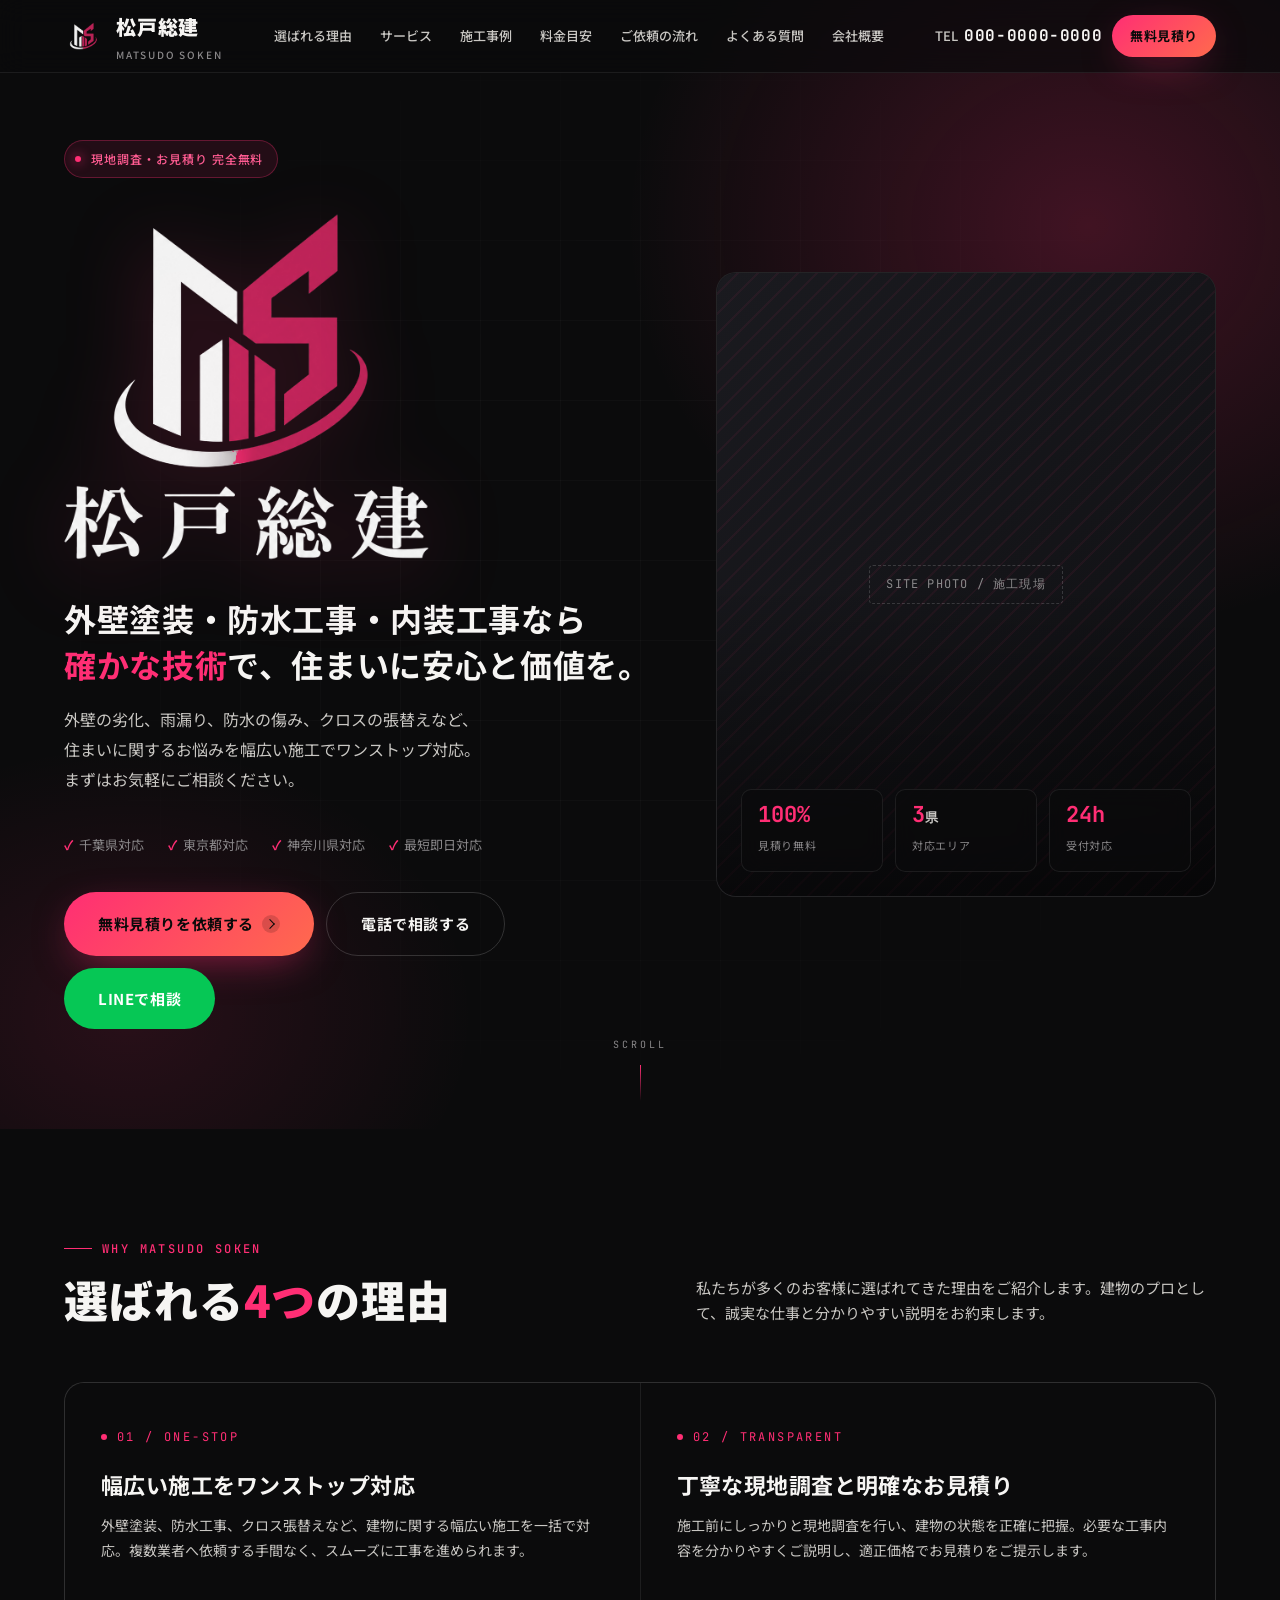
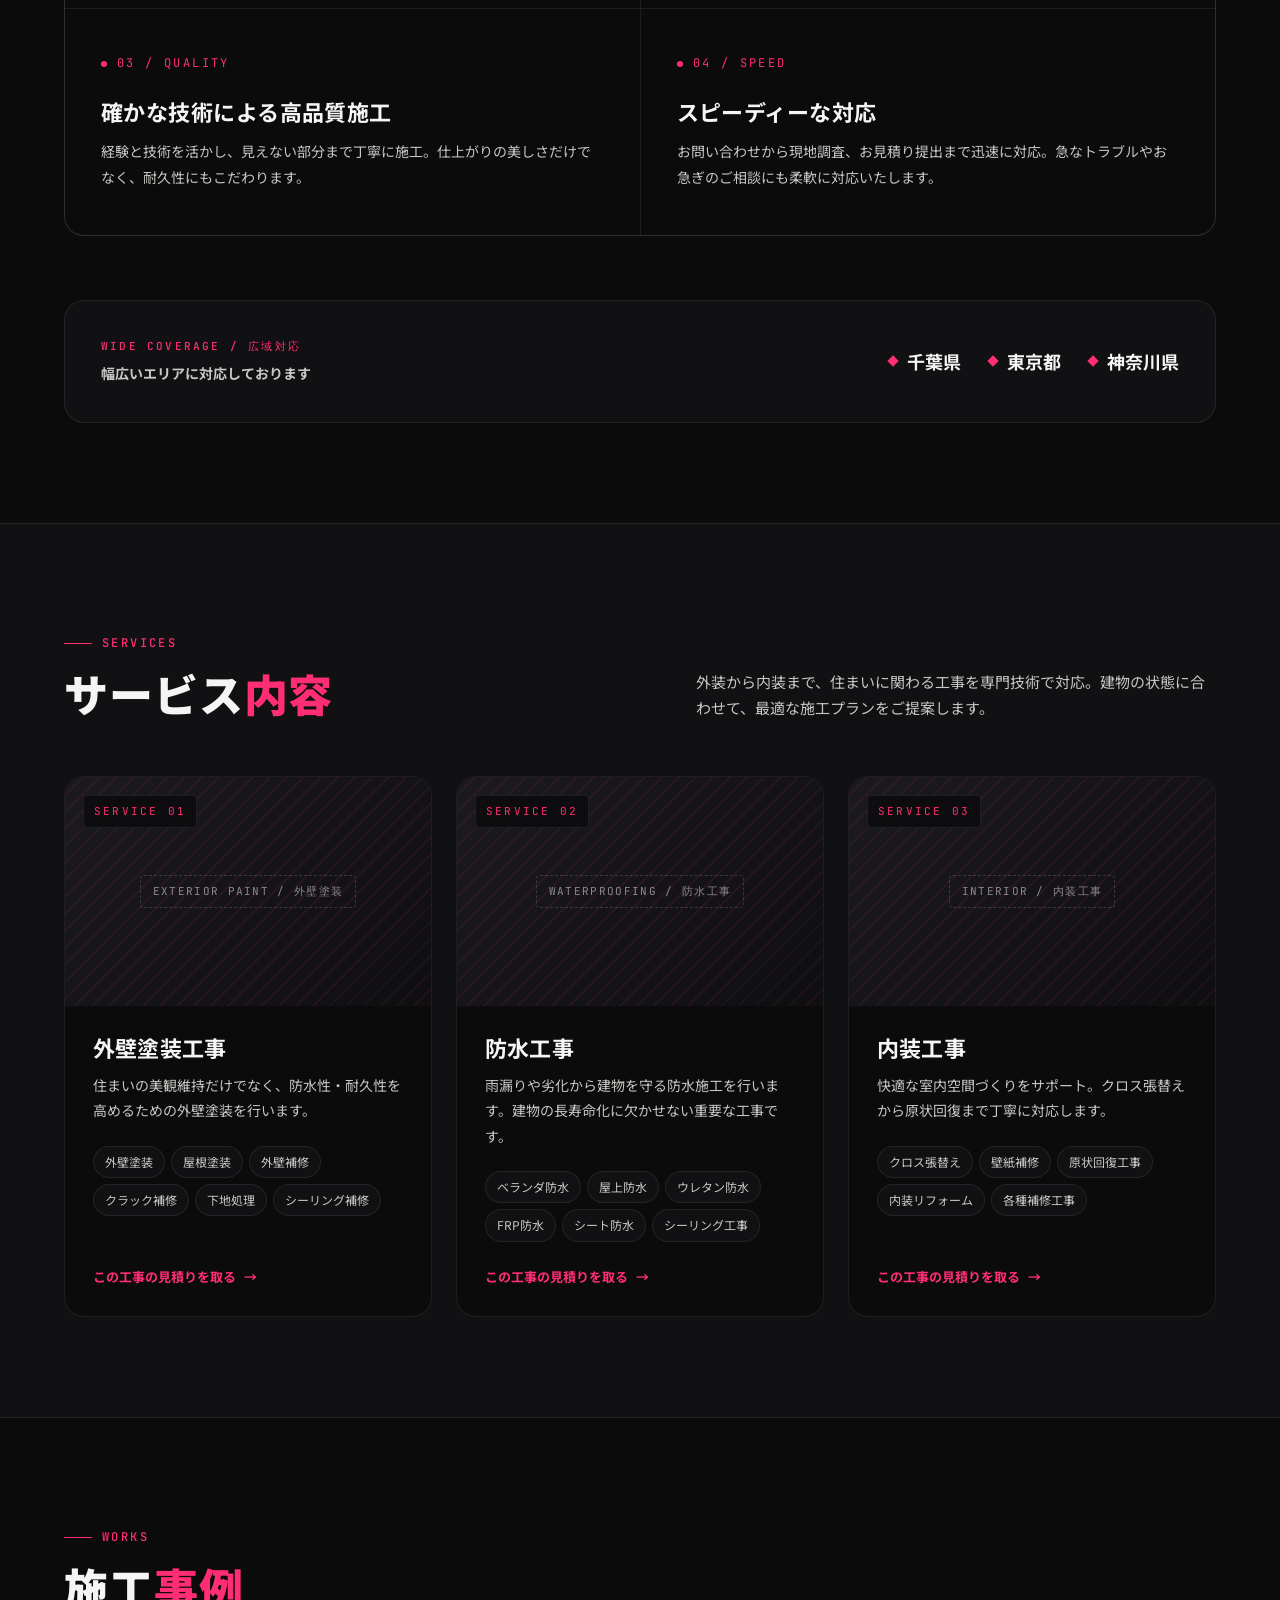
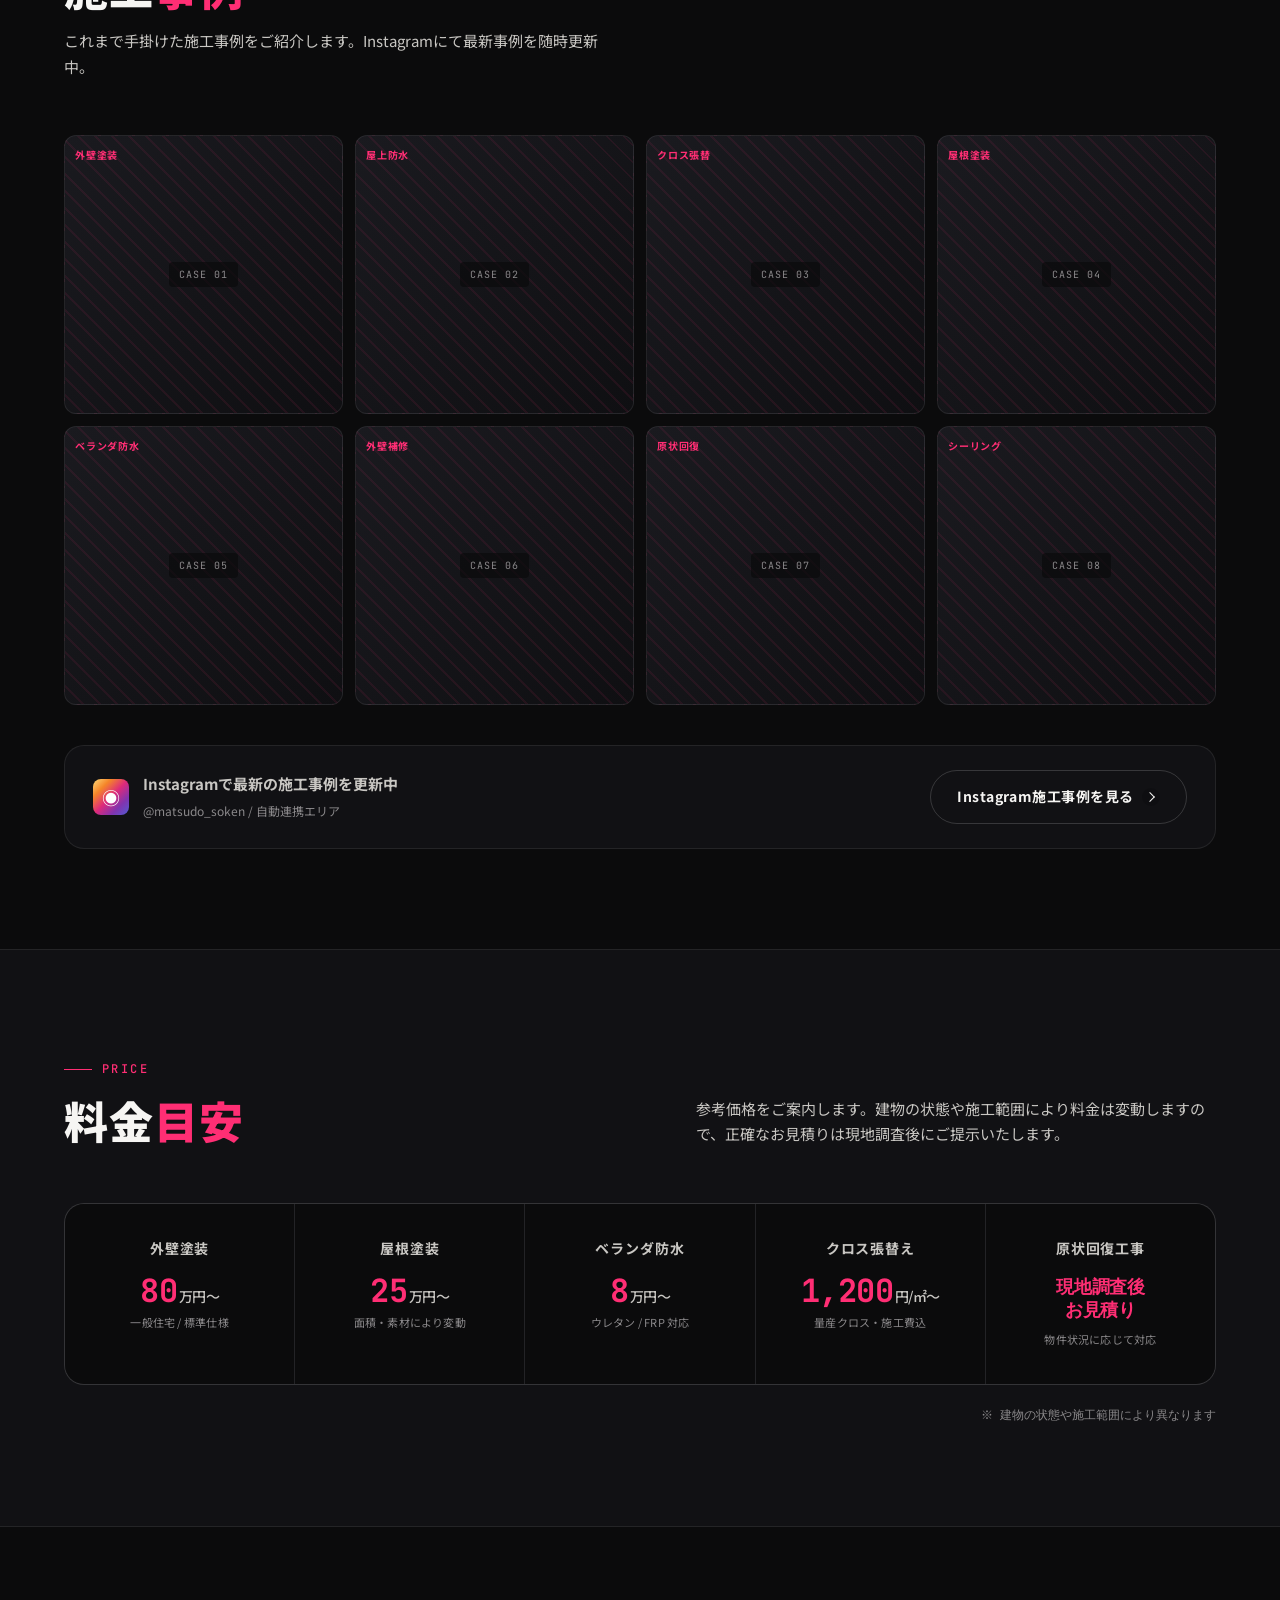
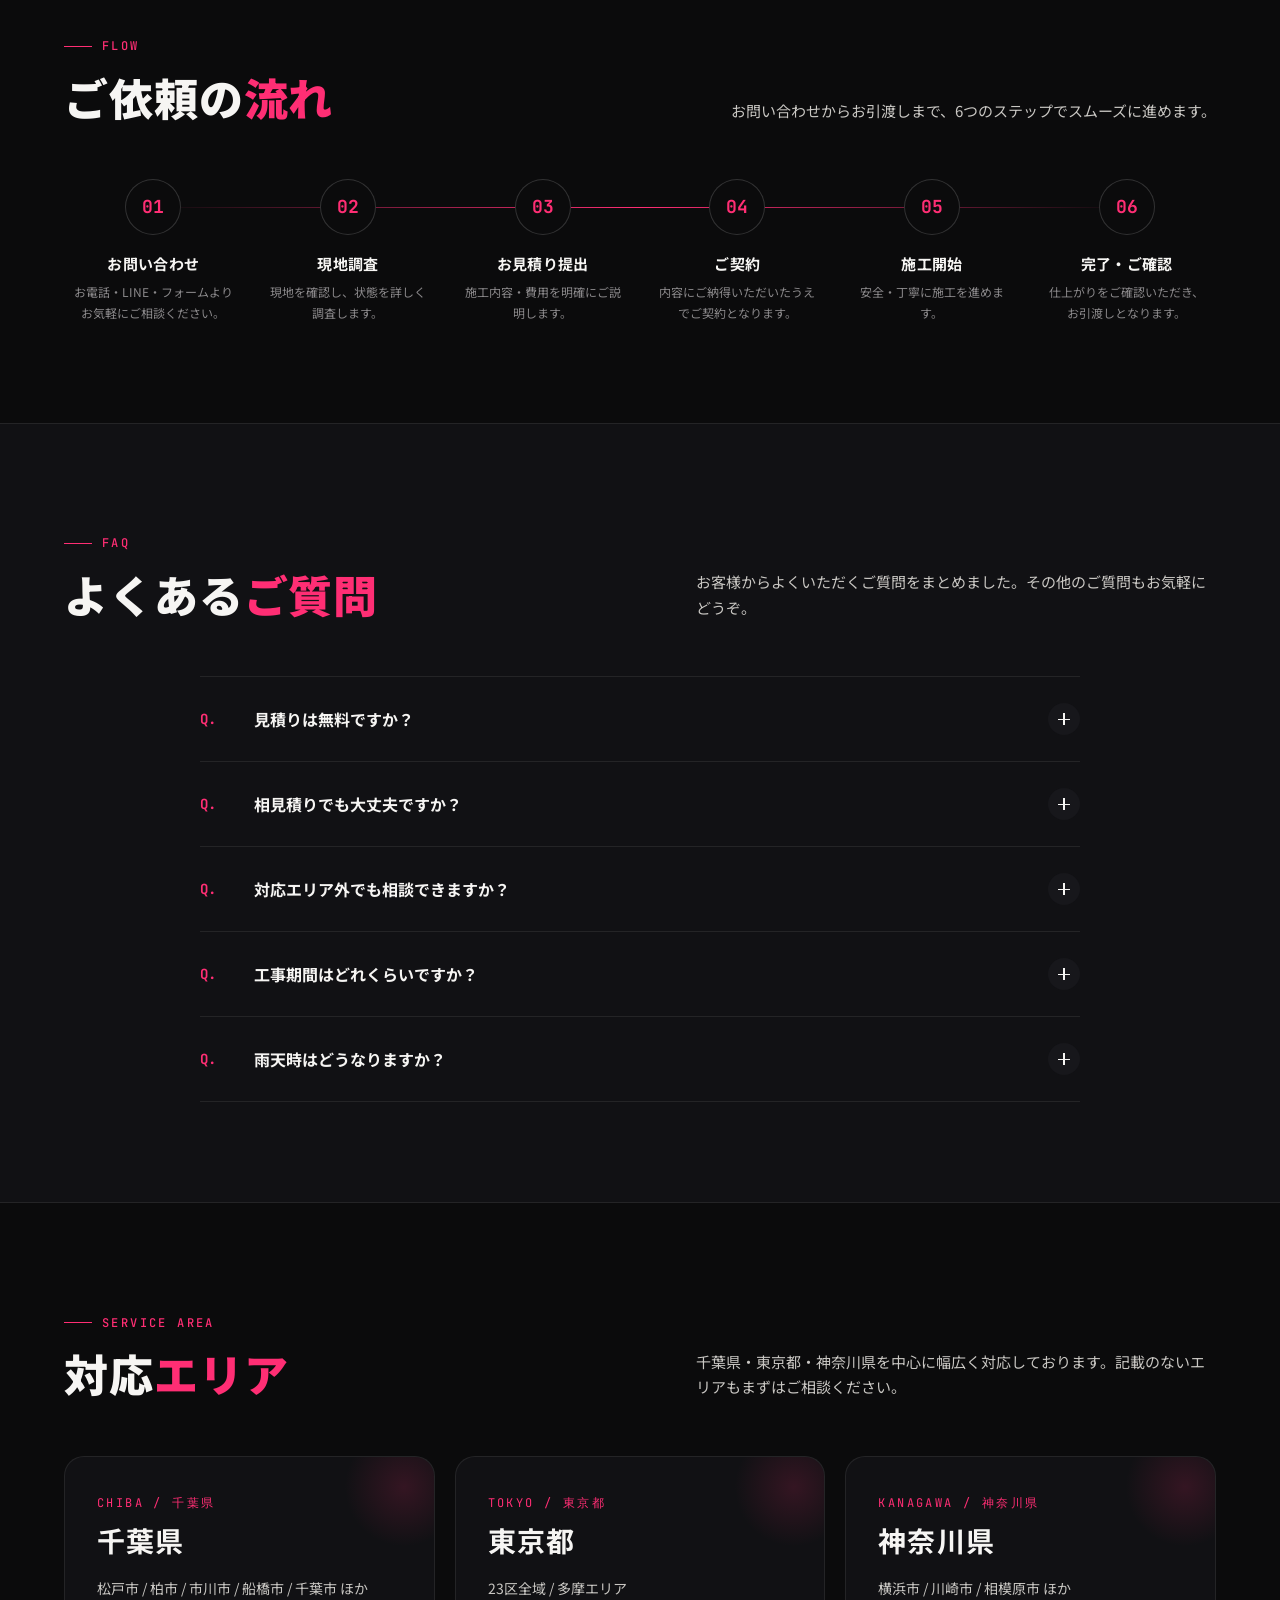
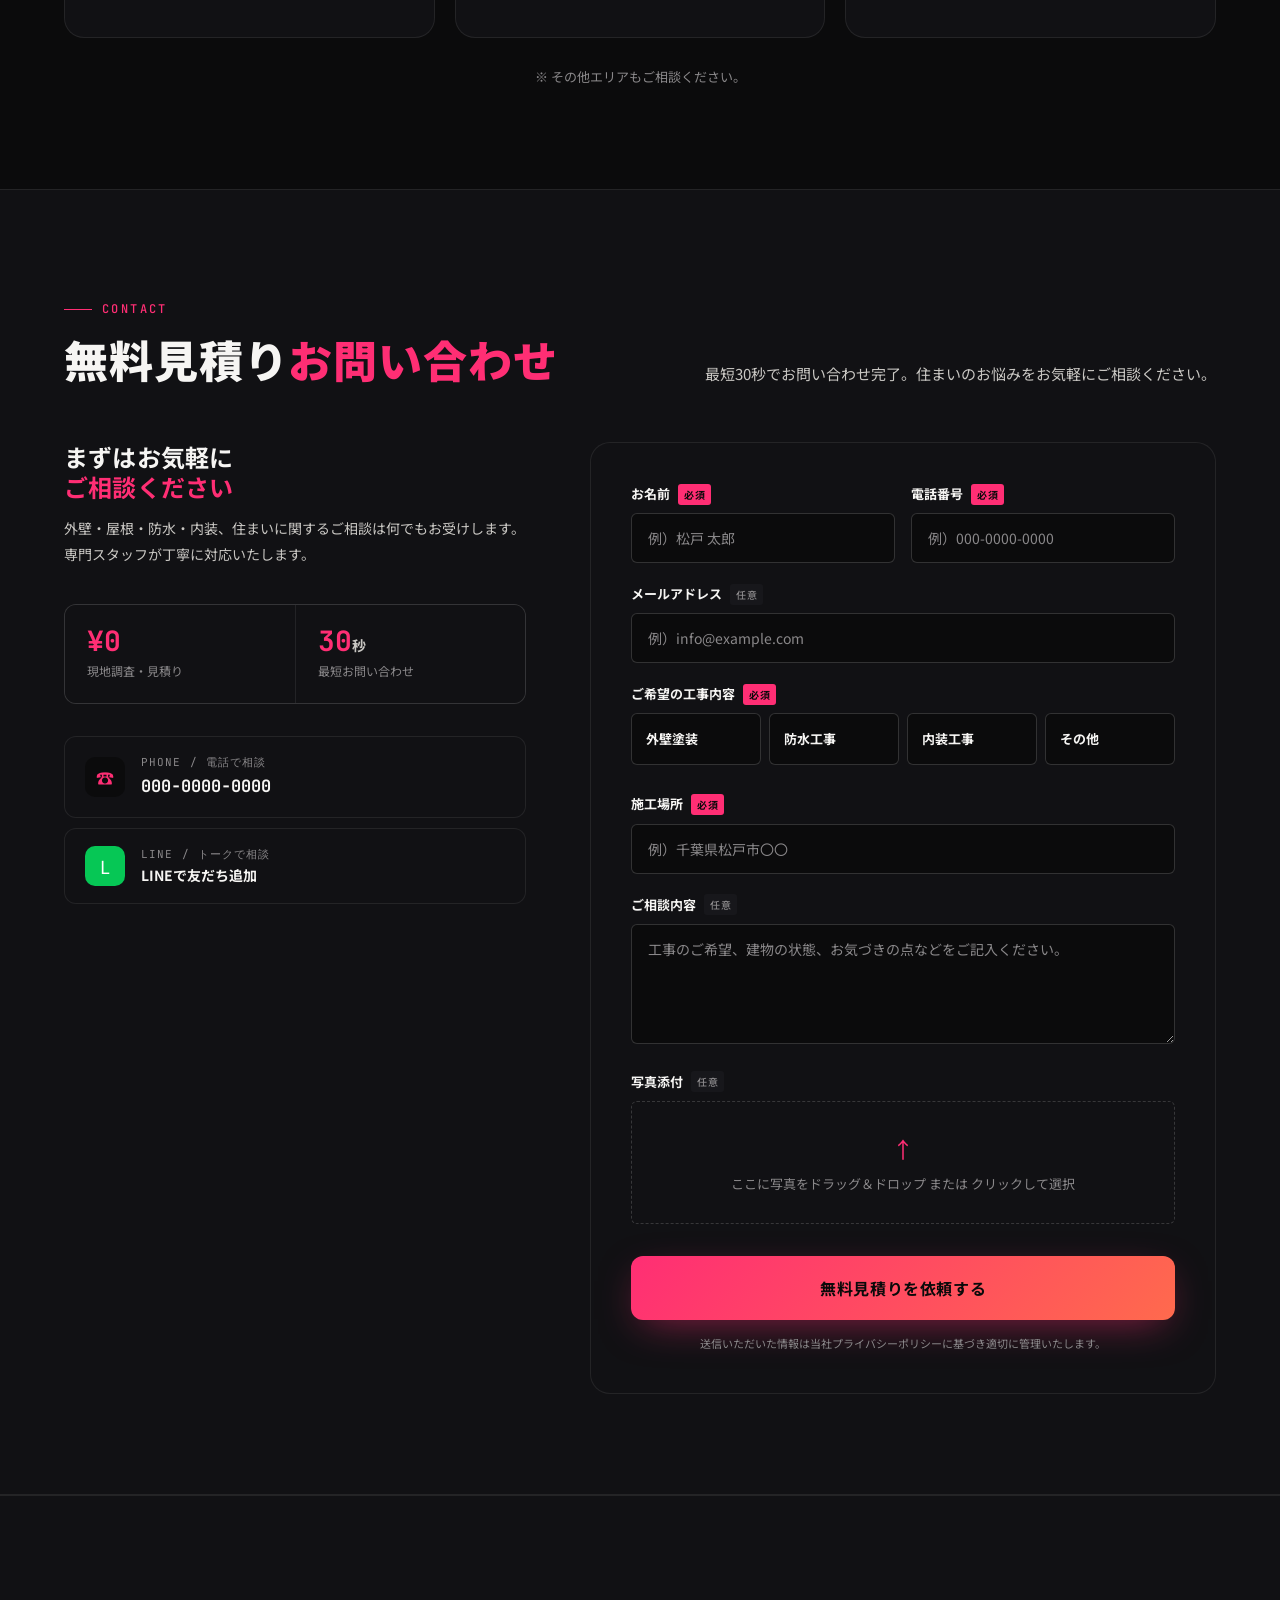
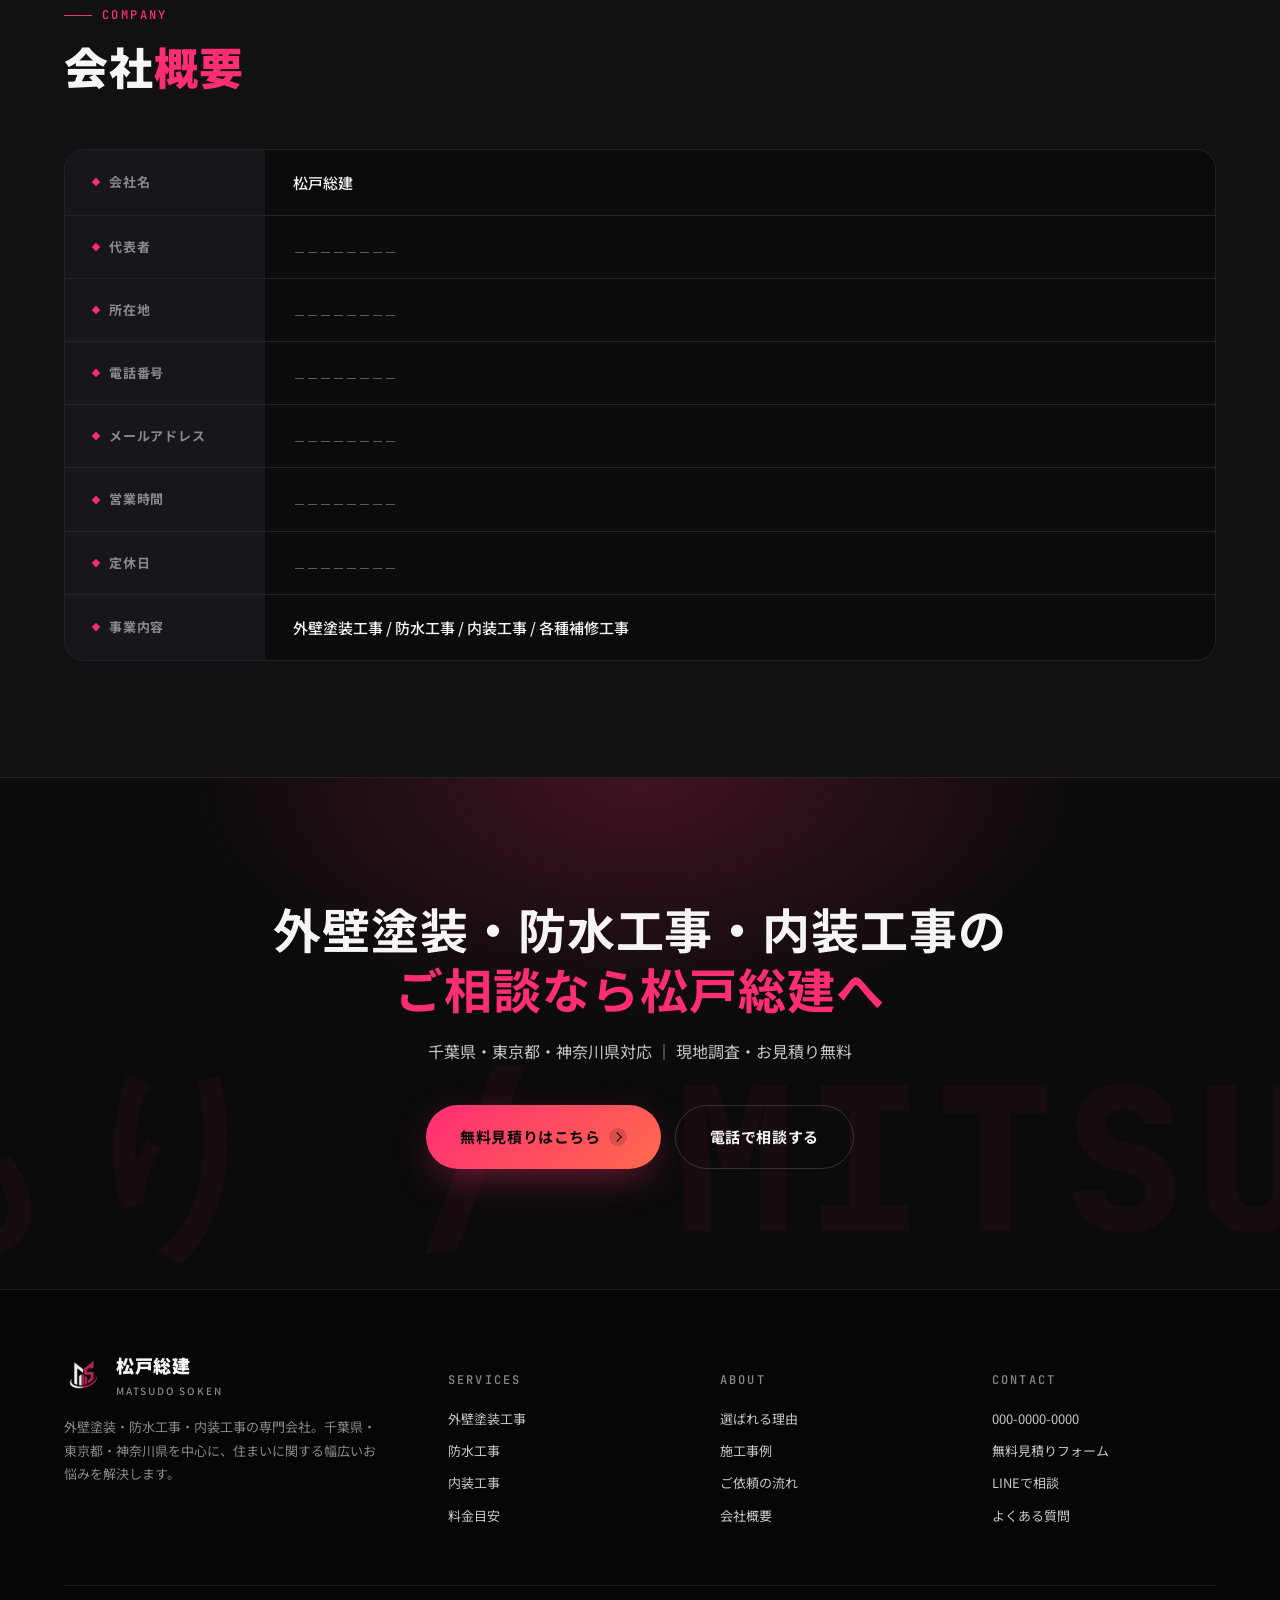
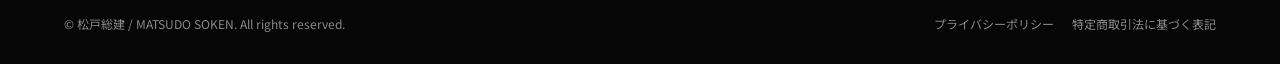
==== index.html @ 519ca6a5 "Initial commit: 松戸総建HP" ====
<!doctype html>
<html lang="ja">
<head>
<meta charset="utf-8" />
<meta name="viewport" content="width=device-width, initial-scale=1" />
<title>松戸総建 | 外壁塗装・防水工事・内装工事 | 千葉・東京・神奈川</title>
<meta name="description" content="松戸総建は外壁塗装・防水工事・内装工事の専門会社。千葉県・東京都・神奈川県対応。現地調査・お見積り無料。住まいの劣化、雨漏り、クロス張替えなど幅広く対応します。" />
<link rel="preconnect" href="https://fonts.googleapis.com" />
<link rel="preconnect" href="https://fonts.gstatic.com" crossorigin />
<link href="https://fonts.googleapis.com/css2?family=Noto+Sans+JP:wght@400;500;700;900&family=JetBrains+Mono:wght@400;500;700&display=swap" rel="stylesheet" />
<link rel="stylesheet" href="styles.css" />
</head>
<body>

<!-- =============================================
     HEADER
     ============================================= -->
<header class="site-header">
  <div class="container header-inner">
    <a href="#top" class="brand" aria-label="松戸総建">
      <span class="brand-mark"><img src="assets/logo-mark.png" alt="" /></span>
      <span>
        松戸総建
        <small class="brand-sub">MATSUDO SOKEN</small>
      </span>
    </a>
    <nav class="nav" aria-label="メインナビゲーション">
      <a href="#reasons">選ばれる理由</a>
      <a href="#services">サービス</a>
      <a href="#works">施工事例</a>
      <a href="#pricing">料金目安</a>
      <a href="#flow">ご依頼の流れ</a>
      <a href="#faq">よくある質問</a>
      <a href="#company">会社概要</a>
    </nav>
    <div class="header-cta">
      <span class="header-tel">
        <span>TEL</span><strong>000-0000-0000</strong>
      </span>
      <a href="#contact" class="btn btn-pink btn-sm">無料見積り</a>
      <button class="hamburger" aria-label="メニュー" aria-expanded="false">
        <span></span><span></span><span></span>
      </button>
    </div>
  </div>
</header>

<!-- =============================================
     HERO
     ============================================= -->
<section class="hero" id="top">
  <div class="container hero-inner">
    <div class="hero-text">
      <div class="hero-tag">
        <span class="dot"></span>
        現地調査・お見積り 完全無料
      </div>
      <img class="hero-brand-logo" src="assets/logo-full.png" alt="松戸総建" />
      <p class="hero-headline">
        外壁塗装・防水工事・内装工事なら<br />
        <span class="pink">確かな技術</span>で、住まいに安心と価値を。
      </p>
      <p class="hero-sub">
        外壁の劣化、雨漏り、防水の傷み、クロスの張替えなど、<br />
        住まいに関するお悩みを幅広い施工でワンストップ対応。<br />
        まずはお気軽にご相談ください。
      </p>
      <div class="hero-meta">
        <span>千葉県対応</span>
        <span>東京都対応</span>
        <span>神奈川県対応</span>
        <span>最短即日対応</span>
      </div>
      <div class="hero-ctas">
        <a href="#contact" class="btn btn-pink btn-lg">無料見積りを依頼する <span class="arrow"></span></a>
        <a href="tel:0000000000" class="btn btn-ghost btn-lg">電話で相談する</a>
        <a href="#contact" class="btn btn-line btn-lg">LINEで相談</a>
      </div>
    </div>
    <div class="hero-visual">
      <div class="ph"><span class="ph-label">SITE PHOTO / 施工現場</span></div>
      <div class="hero-stat">
        <div class="hero-stat-item"><span class="num">100%</span><span class="lbl">見積り無料</span></div>
        <div class="hero-stat-item"><span class="num">3<small style="font-size:13px;color:var(--text-soft);">県</small></span><span class="lbl">対応エリア</span></div>
        <div class="hero-stat-item"><span class="num">24h</span><span class="lbl">受付対応</span></div>
      </div>
    </div>
  </div>
  <div class="hero-scroll">SCROLL</div>
</section>

<!-- =============================================
     REASONS
     ============================================= -->
<section id="reasons">
  <div class="container">
    <div class="section-head reveal">
      <div>
        <div class="section-eyebrow">Why Matsudo Soken</div>
        <h2 class="section-title">選ばれる<em>4つ</em>の理由</h2>
      </div>
      <p class="section-lead">私たちが多くのお客様に選ばれてきた理由をご紹介します。建物のプロとして、誠実な仕事と分かりやすい説明をお約束します。</p>
    </div>

    <div class="reasons-grid reveal">
      <div class="reason">
        <div class="reason-num">01 / ONE-STOP</div>
        <h3>幅広い施工をワンストップ対応</h3>
        <p>外壁塗装、防水工事、クロス張替えなど、建物に関する幅広い施工を一括で対応。複数業者へ依頼する手間なく、スムーズに工事を進められます。</p>
      </div>
      <div class="reason">
        <div class="reason-num">02 / TRANSPARENT</div>
        <h3>丁寧な現地調査と明確なお見積り</h3>
        <p>施工前にしっかりと現地調査を行い、建物の状態を正確に把握。必要な工事内容を分かりやすくご説明し、適正価格でお見積りをご提示します。</p>
      </div>
      <div class="reason">
        <div class="reason-num">03 / QUALITY</div>
        <h3>確かな技術による高品質施工</h3>
        <p>経験と技術を活かし、見えない部分まで丁寧に施工。仕上がりの美しさだけでなく、耐久性にもこだわります。</p>
      </div>
      <div class="reason">
        <div class="reason-num">04 / SPEED</div>
        <h3>スピーディーな対応</h3>
        <p>お問い合わせから現地調査、お見積り提出まで迅速に対応。急なトラブルやお急ぎのご相談にも柔軟に対応いたします。</p>
      </div>
    </div>

    <div class="areas-strip reveal">
      <div class="areas-strip-label">
        <small>WIDE COVERAGE / 広域対応</small>
        幅広いエリアに対応しております
      </div>
      <ul class="areas-strip-list">
        <li>千葉県</li>
        <li>東京都</li>
        <li>神奈川県</li>
      </ul>
    </div>
  </div>
</section>

<!-- =============================================
     SERVICES
     ============================================= -->
<section class="services" id="services">
  <div class="container">
    <div class="section-head reveal">
      <div>
        <div class="section-eyebrow">Services</div>
        <h2 class="section-title">サービス<em>内容</em></h2>
      </div>
      <p class="section-lead">外装から内装まで、住まいに関わる工事を専門技術で対応。建物の状態に合わせて、最適な施工プランをご提案します。</p>
    </div>

    <div class="services-grid reveal">
      <article class="service">
        <div class="service-img">
          <span class="service-num">SERVICE 01</span>
          <span class="ph-label">EXTERIOR PAINT / 外壁塗装</span>
        </div>
        <div class="service-body">
          <h3>外壁塗装工事</h3>
          <p class="service-desc">住まいの美観維持だけでなく、防水性・耐久性を高めるための外壁塗装を行います。</p>
          <ul class="service-list">
            <li>外壁塗装</li>
            <li>屋根塗装</li>
            <li>外壁補修</li>
            <li>クラック補修</li>
            <li>下地処理</li>
            <li>シーリング補修</li>
          </ul>
          <a href="#contact" class="service-cta">この工事の見積りを取る</a>
        </div>
      </article>

      <article class="service">
        <div class="service-img">
          <span class="service-num">SERVICE 02</span>
          <span class="ph-label">WATERPROOFING / 防水工事</span>
        </div>
        <div class="service-body">
          <h3>防水工事</h3>
          <p class="service-desc">雨漏りや劣化から建物を守る防水施工を行います。建物の長寿命化に欠かせない重要な工事です。</p>
          <ul class="service-list">
            <li>ベランダ防水</li>
            <li>屋上防水</li>
            <li>ウレタン防水</li>
            <li>FRP防水</li>
            <li>シート防水</li>
            <li>シーリング工事</li>
          </ul>
          <a href="#contact" class="service-cta">この工事の見積りを取る</a>
        </div>
      </article>

      <article class="service">
        <div class="service-img">
          <span class="service-num">SERVICE 03</span>
          <span class="ph-label">INTERIOR / 内装工事</span>
        </div>
        <div class="service-body">
          <h3>内装工事</h3>
          <p class="service-desc">快適な室内空間づくりをサポート。クロス張替えから原状回復まで丁寧に対応します。</p>
          <ul class="service-list">
            <li>クロス張替え</li>
            <li>壁紙補修</li>
            <li>原状回復工事</li>
            <li>内装リフォーム</li>
            <li>各種補修工事</li>
          </ul>
          <a href="#contact" class="service-cta">この工事の見積りを取る</a>
        </div>
      </article>
    </div>
  </div>
</section>

<!-- =============================================
     WORKS
     ============================================= -->
<section id="works">
  <div class="container">
    <div class="section-head reveal">
      <div>
        <div class="section-eyebrow">Works</div>
        <h2 class="section-title">施工<em>事例</em></h2>
        <p style="margin-top:14px;color:var(--text-soft);max-width:560px;font-size:15px;">これまで手掛けた施工事例をご紹介します。Instagramにて最新事例を随時更新中。</p>
      </div>
    </div>

    <div class="works-grid reveal">
      <div class="work"><span class="work-tag">外壁塗装</span><span class="work-label">CASE 01</span></div>
      <div class="work"><span class="work-tag">屋上防水</span><span class="work-label">CASE 02</span></div>
      <div class="work"><span class="work-tag">クロス張替</span><span class="work-label">CASE 03</span></div>
      <div class="work"><span class="work-tag">屋根塗装</span><span class="work-label">CASE 04</span></div>
      <div class="work"><span class="work-tag">ベランダ防水</span><span class="work-label">CASE 05</span></div>
      <div class="work"><span class="work-tag">外壁補修</span><span class="work-label">CASE 06</span></div>
      <div class="work"><span class="work-tag">原状回復</span><span class="work-label">CASE 07</span></div>
      <div class="work"><span class="work-tag">シーリング</span><span class="work-label">CASE 08</span></div>
    </div>

    <div class="works-cta reveal">
      <div class="works-cta-text">
        <div class="ig-icon">◉</div>
        <div>
          <strong style="display:block;font-size:15px;margin-bottom:2px;">Instagramで最新の施工事例を更新中</strong>
          <span style="font-size:12px;color:var(--text-muted);">@matsudo_soken / 自動連携エリア</span>
        </div>
      </div>
      <a href="#" class="btn btn-ghost">Instagram施工事例を見る <span class="arrow"></span></a>
    </div>
  </div>
</section>

<!-- =============================================
     PRICING
     ============================================= -->
<section class="pricing" id="pricing">
  <div class="container">
    <div class="section-head reveal">
      <div>
        <div class="section-eyebrow">Price</div>
        <h2 class="section-title">料金<em>目安</em></h2>
      </div>
      <p class="section-lead">参考価格をご案内します。建物の状態や施工範囲により料金は変動しますので、正確なお見積りは現地調査後にご提示いたします。</p>
    </div>

    <div class="pricing-grid reveal">
      <div class="price-item">
        <h4>外壁塗装</h4>
        <div class="price-num">80<small>万円〜</small></div>
        <div class="price-note">一般住宅 / 標準仕様</div>
      </div>
      <div class="price-item">
        <h4>屋根塗装</h4>
        <div class="price-num">25<small>万円〜</small></div>
        <div class="price-note">面積・素材により変動</div>
      </div>
      <div class="price-item">
        <h4>ベランダ防水</h4>
        <div class="price-num">8<small>万円〜</small></div>
        <div class="price-note">ウレタン / FRP 対応</div>
      </div>
      <div class="price-item">
        <h4>クロス張替え</h4>
        <div class="price-num">1,200<small>円/㎡〜</small></div>
        <div class="price-note">量産クロス・施工費込</div>
      </div>
      <div class="price-item">
        <h4>原状回復工事</h4>
        <div class="price-num" style="font-size:18px;line-height:1.3;">現地調査後<br />お見積り</div>
        <div class="price-note" style="margin-top:8px;">物件状況に応じて対応</div>
      </div>
    </div>
    <p class="pricing-disclaimer">※ 建物の状態や施工範囲により異なります</p>
  </div>
</section>

<!-- =============================================
     FLOW
     ============================================= -->
<section id="flow">
  <div class="container">
    <div class="section-head reveal">
      <div>
        <div class="section-eyebrow">Flow</div>
        <h2 class="section-title">ご依頼の<em>流れ</em></h2>
      </div>
      <p class="section-lead">お問い合わせからお引渡しまで、6つのステップでスムーズに進めます。</p>
    </div>

    <div class="flow-grid reveal">
      <div class="step">
        <div class="step-num">01</div>
        <h4>お問い合わせ</h4>
        <p>お電話・LINE・フォームよりお気軽にご相談ください。</p>
      </div>
      <div class="step">
        <div class="step-num">02</div>
        <h4>現地調査</h4>
        <p>現地を確認し、状態を詳しく調査します。</p>
      </div>
      <div class="step">
        <div class="step-num">03</div>
        <h4>お見積り提出</h4>
        <p>施工内容・費用を明確にご説明します。</p>
      </div>
      <div class="step">
        <div class="step-num">04</div>
        <h4>ご契約</h4>
        <p>内容にご納得いただいたうえでご契約となります。</p>
      </div>
      <div class="step">
        <div class="step-num">05</div>
        <h4>施工開始</h4>
        <p>安全・丁寧に施工を進めます。</p>
      </div>
      <div class="step">
        <div class="step-num">06</div>
        <h4>完了・ご確認</h4>
        <p>仕上がりをご確認いただき、お引渡しとなります。</p>
      </div>
    </div>
  </div>
</section>

<!-- =============================================
     FAQ
     ============================================= -->
<section class="faq" id="faq">
  <div class="container">
    <div class="section-head reveal">
      <div>
        <div class="section-eyebrow">FAQ</div>
        <h2 class="section-title">よくある<em>ご質問</em></h2>
      </div>
      <p class="section-lead">お客様からよくいただくご質問をまとめました。その他のご質問もお気軽にどうぞ。</p>
    </div>

    <div class="faq-list reveal">
      <div class="faq-item">
        <button class="faq-q">
          <span class="faq-q-mark">Q.</span>
          <span class="faq-q-text">見積りは無料ですか？</span>
          <span class="faq-icon"></span>
        </button>
        <div class="faq-a"><div class="faq-a-inner">はい。現地調査・お見積りともに無料です。お見積り後のご検討も自由ですので、お気軽にご相談ください。</div></div>
      </div>
      <div class="faq-item">
        <button class="faq-q">
          <span class="faq-q-mark">Q.</span>
          <span class="faq-q-text">相見積りでも大丈夫ですか？</span>
          <span class="faq-icon"></span>
        </button>
        <div class="faq-a"><div class="faq-a-inner">もちろん可能です。比較検討のうえご判断ください。当社では適正価格と分かりやすいご説明を心がけております。</div></div>
      </div>
      <div class="faq-item">
        <button class="faq-q">
          <span class="faq-q-mark">Q.</span>
          <span class="faq-q-text">対応エリア外でも相談できますか？</span>
          <span class="faq-icon"></span>
        </button>
        <div class="faq-a"><div class="faq-a-inner">内容によって対応可能です。まずはご相談ください。エリア外の場合も柔軟に検討させていただきます。</div></div>
      </div>
      <div class="faq-item">
        <button class="faq-q">
          <span class="faq-q-mark">Q.</span>
          <span class="faq-q-text">工事期間はどれくらいですか？</span>
          <span class="faq-icon"></span>
        </button>
        <div class="faq-a"><div class="faq-a-inner">施工内容や規模によって異なります。現地調査後にスケジュールを詳細にご案内いたします。</div></div>
      </div>
      <div class="faq-item">
        <button class="faq-q">
          <span class="faq-q-mark">Q.</span>
          <span class="faq-q-text">雨天時はどうなりますか？</span>
          <span class="faq-icon"></span>
        </button>
        <div class="faq-a"><div class="faq-a-inner">安全と品質を最優先し、必要に応じて日程を調整いたします。お客様のご都合と合わせて柔軟に対応します。</div></div>
      </div>
    </div>
  </div>
</section>

<!-- =============================================
     AREAS
     ============================================= -->
<section id="areas">
  <div class="container">
    <div class="section-head reveal">
      <div>
        <div class="section-eyebrow">Service Area</div>
        <h2 class="section-title">対応<em>エリア</em></h2>
      </div>
      <p class="section-lead">千葉県・東京都・神奈川県を中心に幅広く対応しております。記載のないエリアもまずはご相談ください。</p>
    </div>

    <div class="areas-grid reveal">
      <div class="area">
        <div class="area-pref">CHIBA / 千葉県</div>
        <h3>千葉県</h3>
        <p class="area-cities">松戸市 / 柏市 / 市川市 / 船橋市 / 千葉市 ほか</p>
      </div>
      <div class="area">
        <div class="area-pref">TOKYO / 東京都</div>
        <h3>東京都</h3>
        <p class="area-cities">23区全域 / 多摩エリア</p>
      </div>
      <div class="area">
        <div class="area-pref">KANAGAWA / 神奈川県</div>
        <h3>神奈川県</h3>
        <p class="area-cities">横浜市 / 川崎市 / 相模原市 ほか</p>
      </div>
    </div>
    <p class="areas-note">※ その他エリアもご相談ください。</p>
  </div>
</section>

<!-- =============================================
     CONTACT
     ============================================= -->
<section class="contact" id="contact" style="background:var(--bg-2);border-top:1px solid var(--border);border-bottom:1px solid var(--border);">
  <div class="container">
    <div class="section-head reveal">
      <div>
        <div class="section-eyebrow">Contact</div>
        <h2 class="section-title">無料見積り<em>お問い合わせ</em></h2>
      </div>
      <p class="section-lead">最短30秒でお問い合わせ完了。住まいのお悩みをお気軽にご相談ください。</p>
    </div>

    <div class="contact-grid">
      <div class="contact-info reveal">
        <h3 style="font-size:24px;margin-bottom:14px;">まずはお気軽に<br /><span style="color:var(--pink);">ご相談ください</span></h3>
        <p style="font-size:14px;color:var(--text-soft);line-height:1.85;">外壁・屋根・防水・内装、住まいに関するご相談は何でもお受けします。専門スタッフが丁寧に対応いたします。</p>

        <div class="contact-stats">
          <div class="contact-stat">
            <div class="num">¥0</div>
            <div class="lbl">現地調査・見積り</div>
          </div>
          <div class="contact-stat">
            <div class="num">30<span style="font-size:14px;color:var(--text-soft);font-family:var(--font-jp);">秒</span></div>
            <div class="lbl">最短お問い合わせ</div>
          </div>
        </div>

        <div class="contact-channels">
          <a href="tel:0000000000" class="channel">
            <div class="channel-icon">☎</div>
            <div class="channel-meta">
              <div class="lbl">PHONE / 電話で相談</div>
              <div class="val">000-0000-0000</div>
            </div>
          </a>
          <a href="#" class="channel">
            <div class="channel-icon" style="background:#06c755;color:#fff;">L</div>
            <div class="channel-meta">
              <div class="lbl">LINE / トークで相談</div>
              <div class="val" style="font-size:14px;font-family:var(--font-jp);">LINEで友だち追加</div>
            </div>
          </a>
        </div>
      </div>

      <form class="form reveal" autocomplete="on" novalidate>
        <div class="form-success">お問い合わせありがとうございます。担当者より追ってご連絡いたします。</div>

        <div class="form-row">
          <div class="field">
            <label>お名前 <span class="req">必須</span></label>
            <input type="text" name="name" placeholder="例）松戸 太郎" required />
          </div>
          <div class="field">
            <label>電話番号 <span class="req">必須</span></label>
            <input type="tel" name="tel" placeholder="例）000-0000-0000" required />
          </div>
        </div>

        <div class="field">
          <label>メールアドレス <span class="opt">任意</span></label>
          <input type="email" name="email" placeholder="例）info@example.com" />
        </div>

        <div class="field">
          <label>ご希望の工事内容 <span class="req">必須</span></label>
          <div class="checkboxes">
            <label class="check-tile"><input type="checkbox" name="service" value="外壁塗装" />外壁塗装</label>
            <label class="check-tile"><input type="checkbox" name="service" value="防水工事" />防水工事</label>
            <label class="check-tile"><input type="checkbox" name="service" value="内装工事" />内装工事</label>
            <label class="check-tile"><input type="checkbox" name="service" value="その他" />その他</label>
          </div>
        </div>

        <div class="field">
          <label>施工場所 <span class="req">必須</span></label>
          <input type="text" name="location" placeholder="例）千葉県松戸市〇〇" required />
        </div>

        <div class="field">
          <label>ご相談内容 <span class="opt">任意</span></label>
          <textarea name="message" placeholder="工事のご希望、建物の状態、お気づきの点などをご記入ください。"></textarea>
        </div>

        <div class="field">
          <label>写真添付 <span class="opt">任意</span></label>
          <div class="file-drop">
            <div class="ic">↑</div>
            ここに写真をドラッグ＆ドロップ または クリックして選択
          </div>
          <input id="file-input" type="file" name="photo" accept="image/*" multiple hidden />
        </div>

        <button type="submit" class="btn btn-pink form-submit">無料見積りを依頼する</button>
        <p class="form-privacy">送信いただいた情報は当社プライバシーポリシーに基づき適切に管理いたします。</p>
      </form>
    </div>
  </div>
</section>

<!-- =============================================
     COMPANY
     ============================================= -->
<section class="company" id="company">
  <div class="container">
    <div class="section-head reveal">
      <div>
        <div class="section-eyebrow">Company</div>
        <h2 class="section-title">会社<em>概要</em></h2>
      </div>
    </div>

    <dl class="company-table reveal">
      <div class="company-row"><dt>会社名</dt><dd>松戸総建</dd></div>
      <div class="company-row"><dt>代表者</dt><dd class="placeholder">＿＿＿＿＿＿＿＿</dd></div>
      <div class="company-row"><dt>所在地</dt><dd class="placeholder">＿＿＿＿＿＿＿＿</dd></div>
      <div class="company-row"><dt>電話番号</dt><dd class="placeholder">＿＿＿＿＿＿＿＿</dd></div>
      <div class="company-row"><dt>メールアドレス</dt><dd class="placeholder">＿＿＿＿＿＿＿＿</dd></div>
      <div class="company-row"><dt>営業時間</dt><dd class="placeholder">＿＿＿＿＿＿＿＿</dd></div>
      <div class="company-row"><dt>定休日</dt><dd class="placeholder">＿＿＿＿＿＿＿＿</dd></div>
      <div class="company-row"><dt>事業内容</dt><dd>外壁塗装工事 / 防水工事 / 内装工事 / 各種補修工事</dd></div>
    </dl>
  </div>
</section>

<!-- =============================================
     FOOTER CTA
     ============================================= -->
<section class="cta-section">
  <div class="container">
    <h2 class="reveal">外壁塗装・防水工事・内装工事の<br /><span class="pink">ご相談なら松戸総建へ</span></h2>
    <p class="reveal">千葉県・東京都・神奈川県対応 ｜ 現地調査・お見積り無料</p>
    <div class="cta-row reveal">
      <a href="#contact" class="btn btn-pink btn-lg">無料見積りはこちら <span class="arrow"></span></a>
      <a href="tel:0000000000" class="btn btn-ghost btn-lg">電話で相談する</a>
    </div>
  </div>
</section>

<!-- =============================================
     FOOTER
     ============================================= -->
<footer class="footer">
  <div class="container">
    <div class="footer-top">
      <div>
        <div class="brand" style="font-size:18px;">
          <span class="brand-mark"><img src="assets/logo-mark.png" alt="" /></span>
          <span>松戸総建<small class="brand-sub">MATSUDO SOKEN</small></span>
        </div>
        <p class="footer-brand-desc">外壁塗装・防水工事・内装工事の専門会社。千葉県・東京都・神奈川県を中心に、住まいに関する幅広いお悩みを解決します。</p>
      </div>
      <div>
        <h5>Services</h5>
        <ul class="footer-list">
          <li><a href="#services">外壁塗装工事</a></li>
          <li><a href="#services">防水工事</a></li>
          <li><a href="#services">内装工事</a></li>
          <li><a href="#pricing">料金目安</a></li>
        </ul>
      </div>
      <div>
        <h5>About</h5>
        <ul class="footer-list">
          <li><a href="#reasons">選ばれる理由</a></li>
          <li><a href="#works">施工事例</a></li>
          <li><a href="#flow">ご依頼の流れ</a></li>
          <li><a href="#company">会社概要</a></li>
        </ul>
      </div>
      <div>
        <h5>Contact</h5>
        <ul class="footer-list">
          <li><a href="tel:0000000000">000-0000-0000</a></li>
          <li><a href="#contact">無料見積りフォーム</a></li>
          <li><a href="#contact">LINEで相談</a></li>
          <li><a href="#faq">よくある質問</a></li>
        </ul>
      </div>
    </div>
    <div class="footer-bottom">
      <div>© 松戸総建 / MATSUDO SOKEN. All rights reserved.</div>
      <div style="display:flex;gap:18px;"><a href="#">プライバシーポリシー</a><a href="#">特定商取引法に基づく表記</a></div>
    </div>
  </div>
</footer>

<!-- =============================================
     STICKY MOBILE CTA
     ============================================= -->
<div class="mobile-cta">
  <a href="tel:0000000000" class="btn btn-ghost">電話</a>
  <a href="#contact" class="btn btn-line">LINE</a>
  <a href="#contact" class="btn btn-pink">無料見積り</a>
</div>

<script src="script.js"></script>
</body>
</html>
---- styles.css ----
/* ============================================================
   松戸総建 — Design Tokens
   Palette: deep black + hot pink accent
   ============================================================ */
:root {
  --bg: #0b0b0c;
  --bg-2: #111114;
  --bg-3: #17171b;
  --surface: #1c1c21;
  --border: rgba(255, 255, 255, 0.08);
  --border-strong: rgba(255, 255, 255, 0.16);
  --text: #f6f5f3;
  --text-soft: #c9c7c3;
  --text-muted: #8a888a;
  --pink: #ff2e74;
  --pink-2: #ff5c92;
  --pink-soft: #ffd2e1;
  --pink-deep: #c41e5b;
  --pink-glow: rgba(255, 46, 116, 0.35);
  --radius-sm: 6px;
  --radius: 12px;
  --radius-lg: 20px;
  --maxw: 1200px;
  --shadow-pink: 0 12px 40px -12px rgba(255, 46, 116, 0.55);
  --grad-pink: linear-gradient(135deg, #ff2e74 0%, #ff6a4d 100%);

  --font-jp: "Noto Sans JP", "Hiragino Kaku Gothic ProN", "Yu Gothic", sans-serif;
  --font-mono: "JetBrains Mono", "SFMono-Regular", Menlo, monospace;
}

/* ============================================================
   Base
   ============================================================ */
* { box-sizing: border-box; }
html { scroll-behavior: smooth; }
body {
  margin: 0;
  background: var(--bg);
  color: var(--text);
  font-family: var(--font-jp);
  font-weight: 400;
  line-height: 1.7;
  -webkit-font-smoothing: antialiased;
  text-rendering: optimizeLegibility;
  overflow-x: hidden;
}
img { max-width: 100%; display: block; }
a { color: inherit; text-decoration: none; }
button { font-family: inherit; cursor: pointer; border: none; background: none; color: inherit; }
input, textarea, select { font-family: inherit; color: inherit; }
h1, h2, h3, h4 { margin: 0; line-height: 1.25; font-weight: 700; letter-spacing: 0.01em; }
p { margin: 0; }
ul { margin: 0; padding: 0; list-style: none; }

.container {
  width: 100%;
  max-width: var(--maxw);
  margin: 0 auto;
  padding: 0 24px;
}

/* ============================================================
   Header
   ============================================================ */
.site-header {
  position: fixed;
  top: 0; left: 0; right: 0;
  z-index: 100;
  backdrop-filter: blur(14px);
  -webkit-backdrop-filter: blur(14px);
  background: rgba(11, 11, 12, 0.72);
  border-bottom: 1px solid var(--border);
  transition: background 0.3s ease;
}
.header-inner {
  display: flex;
  align-items: center;
  justify-content: space-between;
  height: 72px;
}
.brand {
  display: flex;
  align-items: center;
  gap: 12px;
  font-weight: 900;
  font-size: 20px;
  letter-spacing: 0.04em;
}
.brand-mark {
  width: 40px;
  height: 40px;
  display: grid;
  place-items: center;
  flex-shrink: 0;
}
.brand-mark img {
  width: 100%;
  height: 100%;
  object-fit: contain;
}
.brand-sub {
  display: block;
  font-size: 10px;
  color: var(--text-muted);
  font-weight: 500;
  letter-spacing: 0.18em;
  margin-top: 2px;
}
.nav {
  display: flex;
  align-items: center;
  gap: 28px;
}
.nav a {
  font-size: 13px;
  font-weight: 500;
  color: var(--text-soft);
  transition: color 0.2s;
  white-space: nowrap;
}
.nav a:hover { color: var(--pink); }
.header-cta {
  display: flex;
  align-items: center;
  gap: 10px;
}
.header-tel {
  display: flex;
  align-items: center;
  gap: 6px;
  font-size: 13px;
  color: var(--text-soft);
  font-weight: 500;
}
.header-tel strong {
  font-family: var(--font-mono);
  font-size: 16px;
  color: var(--text);
  letter-spacing: 0.04em;
  white-space: nowrap;
}
.hamburger {
  display: none;
  width: 40px; height: 40px;
  position: relative;
}
.hamburger span {
  position: absolute;
  left: 8px; right: 8px;
  height: 2px;
  background: var(--text);
  transition: all 0.25s ease;
}
.hamburger span:nth-child(1) { top: 14px; }
.hamburger span:nth-child(2) { top: 19px; }
.hamburger span:nth-child(3) { top: 24px; }
.hamburger.is-open span:nth-child(1) { top: 19px; transform: rotate(45deg); }
.hamburger.is-open span:nth-child(2) { opacity: 0; }
.hamburger.is-open span:nth-child(3) { top: 19px; transform: rotate(-45deg); }

/* ============================================================
   Buttons
   ============================================================ */
.btn {
  display: inline-flex;
  align-items: center;
  justify-content: center;
  gap: 8px;
  padding: 14px 26px;
  border-radius: 999px;
  font-weight: 700;
  font-size: 14px;
  letter-spacing: 0.04em;
  transition: transform 0.2s ease, box-shadow 0.2s ease, background 0.2s;
  white-space: nowrap;
}
.btn-pink {
  background: var(--grad-pink);
  color: #0a0a0a;
  box-shadow: var(--shadow-pink);
}
.btn-pink:hover { transform: translateY(-2px); box-shadow: 0 18px 50px -10px rgba(255, 46, 116, 0.7); }
.btn-ghost {
  background: transparent;
  color: var(--text);
  border: 1px solid var(--border-strong);
}
.btn-ghost:hover { border-color: var(--pink); color: var(--pink); }
.btn-line {
  background: #06c755;
  color: #fff;
}
.btn-line:hover { transform: translateY(-2px); }
.btn-lg { padding: 18px 34px; font-size: 15px; }
.btn-sm { padding: 10px 18px; font-size: 13px; }
.btn .arrow {
  display: inline-block;
  width: 18px; height: 18px;
  border-radius: 50%;
  background: rgba(0,0,0,0.15);
  position: relative;
}
.btn .arrow::after {
  content: "";
  position: absolute;
  top: 50%; left: 50%;
  width: 6px; height: 6px;
  border-top: 1.5px solid currentColor;
  border-right: 1.5px solid currentColor;
  transform: translate(-65%, -50%) rotate(45deg);
}

/* ============================================================
   Section primitives
   ============================================================ */
section { padding: 100px 0; position: relative; }
.section-head {
  display: flex;
  align-items: flex-end;
  justify-content: space-between;
  margin-bottom: 56px;
  gap: 24px;
  flex-wrap: wrap;
}
.section-eyebrow {
  display: inline-flex;
  align-items: center;
  gap: 10px;
  font-family: var(--font-mono);
  font-size: 12px;
  letter-spacing: 0.2em;
  color: var(--pink);
  text-transform: uppercase;
  margin-bottom: 14px;
  font-weight: 500;
}
.section-eyebrow::before {
  content: "";
  width: 28px; height: 1px;
  background: var(--pink);
}
.section-title {
  font-size: clamp(28px, 4vw, 44px);
  font-weight: 900;
  letter-spacing: 0.02em;
  line-height: 1.2;
}
.section-title em {
  font-style: normal;
  color: var(--pink);
}
.section-lead {
  color: var(--text-soft);
  max-width: 520px;
  font-size: 15px;
}

/* ============================================================
   Hero
   ============================================================ */
.hero {
  padding: 140px 0 100px;
  position: relative;
  overflow: hidden;
  min-height: 100vh;
  display: flex;
  align-items: center;
}
.hero::before {
  content: "";
  position: absolute;
  inset: 0;
  background:
    radial-gradient(60% 60% at 85% 20%, rgba(255, 46, 116, 0.22), transparent 60%),
    radial-gradient(45% 40% at 10% 90%, rgba(255, 46, 116, 0.12), transparent 60%);
  pointer-events: none;
}
.hero::after {
  content: "";
  position: absolute;
  inset: 0;
  background-image:
    linear-gradient(rgba(255,255,255,0.025) 1px, transparent 1px),
    linear-gradient(90deg, rgba(255,255,255,0.025) 1px, transparent 1px);
  background-size: 80px 80px;
  mask-image: radial-gradient(ellipse at center, black 30%, transparent 75%);
  pointer-events: none;
}
.hero-inner {
  position: relative;
  z-index: 2;
  display: grid;
  grid-template-columns: 1fr 0.85fr;
  gap: 64px;
  align-items: center;
  width: 100%;
}
.hero-tag {
  display: inline-flex;
  align-items: center;
  gap: 10px;
  padding: 8px 14px 8px 10px;
  border-radius: 999px;
  background: rgba(255, 46, 116, 0.1);
  border: 1px solid rgba(255, 46, 116, 0.3);
  font-size: 12px;
  color: var(--pink-2);
  letter-spacing: 0.08em;
  margin-bottom: 28px;
  font-weight: 500;
}
.hero-tag .dot {
  width: 6px; height: 6px;
  border-radius: 50%;
  background: var(--pink);
  box-shadow: 0 0 12px var(--pink);
  animation: pulse 1.8s ease-in-out infinite;
}
@keyframes pulse {
  0%, 100% { opacity: 1; transform: scale(1); }
  50% { opacity: 0.5; transform: scale(0.8); }
}
.hero-brand-logo {
  display: block;
  width: clamp(220px, 32vw, 380px);
  height: auto;
  margin: 0 0 28px -8px;
  filter: drop-shadow(0 12px 40px rgba(255, 46, 116, 0.25));
}
.hero-brand-name {
  font-size: clamp(48px, 8vw, 96px);
  font-weight: 900;
  letter-spacing: 0.06em;
  line-height: 1;
  margin-bottom: 24px;
  background: linear-gradient(180deg, #fff 0%, #c9c7c3 100%);
  -webkit-background-clip: text;
  background-clip: text;
  color: transparent;
}
.hero-headline {
  font-size: clamp(22px, 2.6vw, 32px);
  font-weight: 700;
  letter-spacing: 0.02em;
  line-height: 1.45;
  margin-bottom: 18px;
}
.hero-headline .pink { color: var(--pink); }
.hero-sub {
  font-size: 16px;
  color: var(--text-soft);
  line-height: 1.85;
  margin-bottom: 40px;
  max-width: 480px;
}
.hero-meta {
  display: flex;
  flex-wrap: wrap;
  gap: 8px 24px;
  margin-bottom: 36px;
  font-size: 13px;
  color: var(--text-muted);
}
.hero-meta span {
  display: inline-flex;
  align-items: center;
  gap: 6px;
}
.hero-meta span::before {
  content: "✓";
  color: var(--pink);
  font-weight: 700;
}
.hero-ctas {
  display: flex;
  flex-wrap: wrap;
  gap: 12px;
}
.hero-visual {
  position: relative;
  aspect-ratio: 4/5;
  border-radius: var(--radius-lg);
  overflow: hidden;
  border: 1px solid var(--border);
  background: var(--bg-2);
}
.hero-visual .ph {
  position: absolute;
  inset: 0;
  background:
    repeating-linear-gradient(135deg,
      rgba(255, 46, 116, 0.06) 0,
      rgba(255, 46, 116, 0.06) 2px,
      transparent 2px,
      transparent 14px),
    linear-gradient(135deg, #1a1a1f 0%, #0f0f12 100%);
  display: grid;
  place-items: center;
}
.hero-visual .ph-label {
  font-family: var(--font-mono);
  font-size: 12px;
  color: var(--text-muted);
  letter-spacing: 0.1em;
  padding: 8px 16px;
  border: 1px dashed var(--border-strong);
  border-radius: 4px;
}
.hero-visual::after {
  content: "";
  position: absolute;
  inset: 0;
  background: linear-gradient(180deg, transparent 50%, rgba(0,0,0,0.6) 100%);
}
.hero-stat {
  position: absolute;
  bottom: 24px; left: 24px;
  right: 24px;
  z-index: 2;
  display: flex;
  justify-content: space-between;
  gap: 12px;
}
.hero-stat-item {
  flex: 1;
  padding: 14px 16px;
  background: rgba(11,11,12,0.7);
  backdrop-filter: blur(10px);
  border: 1px solid var(--border);
  border-radius: 10px;
}
.hero-stat-item .num {
  font-family: var(--font-mono);
  font-size: 22px;
  font-weight: 700;
  color: var(--pink);
  display: block;
  line-height: 1;
  margin-bottom: 4px;
}
.hero-stat-item .lbl {
  font-size: 11px;
  color: var(--text-muted);
  letter-spacing: 0.06em;
}
.hero-scroll {
  position: absolute;
  bottom: 28px;
  left: 50%;
  transform: translateX(-50%);
  font-family: var(--font-mono);
  font-size: 10px;
  letter-spacing: 0.3em;
  color: var(--text-muted);
  z-index: 3;
  display: flex;
  flex-direction: column;
  align-items: center;
  gap: 12px;
}
.hero-scroll::after {
  content: "";
  width: 1px;
  height: 36px;
  background: linear-gradient(180deg, var(--pink), transparent);
}

/* ============================================================
   Reasons
   ============================================================ */
.reasons-grid {
  display: grid;
  grid-template-columns: repeat(2, 1fr);
  gap: 1px;
  background: var(--border);
  border: 1px solid var(--border);
  border-radius: var(--radius-lg);
  overflow: hidden;
}
.reason {
  background: var(--bg);
  padding: 44px 36px;
  transition: background 0.3s;
  position: relative;
}
.reason:hover { background: var(--bg-2); }
.reason-num {
  font-family: var(--font-mono);
  font-size: 12px;
  color: var(--pink);
  letter-spacing: 0.2em;
  margin-bottom: 24px;
  display: flex;
  align-items: center;
  gap: 10px;
}
.reason-num::before {
  content: "";
  width: 6px; height: 6px;
  border-radius: 50%;
  background: var(--pink);
}
.reason h3 {
  font-size: 22px;
  margin-bottom: 14px;
  letter-spacing: 0.02em;
}
.reason p {
  font-size: 14px;
  color: var(--text-soft);
  line-height: 1.85;
}

.areas-strip {
  margin-top: 64px;
  padding: 36px;
  background: var(--bg-2);
  border: 1px solid var(--border);
  border-radius: var(--radius-lg);
  display: flex;
  align-items: center;
  justify-content: space-between;
  gap: 32px;
  flex-wrap: wrap;
}
.areas-strip-label {
  font-size: 14px;
  color: var(--text-soft);
  font-weight: 700;
}
.areas-strip-label small {
  display: block;
  font-family: var(--font-mono);
  font-size: 11px;
  color: var(--pink);
  letter-spacing: 0.2em;
  font-weight: 500;
  margin-bottom: 6px;
}
.areas-strip-list {
  display: flex;
  gap: 28px;
  flex-wrap: wrap;
}
.areas-strip-list li {
  font-size: 18px;
  font-weight: 700;
  display: flex;
  align-items: center;
  gap: 10px;
}
.areas-strip-list li::before {
  content: "";
  width: 8px; height: 8px;
  background: var(--pink);
  transform: rotate(45deg);
}

/* ============================================================
   Services
   ============================================================ */
.services {
  background: var(--bg-2);
  border-top: 1px solid var(--border);
  border-bottom: 1px solid var(--border);
}
.services-grid {
  display: grid;
  grid-template-columns: repeat(3, 1fr);
  gap: 24px;
}
.service {
  background: var(--bg);
  border: 1px solid var(--border);
  border-radius: var(--radius-lg);
  overflow: hidden;
  display: flex;
  flex-direction: column;
  transition: transform 0.3s, border-color 0.3s;
}
.service:hover { transform: translateY(-6px); border-color: var(--pink); }
.service-img {
  aspect-ratio: 16/10;
  background:
    repeating-linear-gradient(135deg,
      rgba(255, 46, 116, 0.08) 0,
      rgba(255, 46, 116, 0.08) 2px,
      transparent 2px,
      transparent 12px),
    linear-gradient(135deg, #1a1a1f 0%, #0f0f12 100%);
  position: relative;
  display: grid;
  place-items: center;
}
.service-img .ph-label {
  font-family: var(--font-mono);
  font-size: 11px;
  color: var(--text-muted);
  letter-spacing: 0.12em;
  padding: 6px 12px;
  border: 1px dashed var(--border-strong);
  border-radius: 4px;
}
.service-num {
  position: absolute;
  top: 18px; left: 18px;
  font-family: var(--font-mono);
  font-size: 11px;
  color: var(--pink);
  letter-spacing: 0.2em;
  padding: 6px 10px;
  background: rgba(11,11,12,0.8);
  border: 1px solid var(--border);
  border-radius: 4px;
}
.service-body {
  padding: 28px;
  display: flex;
  flex-direction: column;
  flex: 1;
}
.service h3 {
  font-size: 22px;
  margin-bottom: 12px;
}
.service-desc {
  font-size: 14px;
  color: var(--text-soft);
  margin-bottom: 22px;
  line-height: 1.8;
}
.service-list {
  display: flex;
  flex-wrap: wrap;
  gap: 6px;
  margin-bottom: 24px;
}
.service-list li {
  font-size: 12px;
  padding: 5px 11px;
  background: var(--bg-2);
  border: 1px solid var(--border);
  border-radius: 999px;
  color: var(--text-soft);
}
.service-cta {
  margin-top: auto;
  font-size: 13px;
  font-weight: 700;
  color: var(--pink);
  display: inline-flex;
  align-items: center;
  gap: 8px;
}
.service-cta::after {
  content: "→";
  transition: transform 0.2s;
}
.service:hover .service-cta::after { transform: translateX(4px); }

/* ============================================================
   Works (Instagram-style grid)
   ============================================================ */
.works-grid {
  display: grid;
  grid-template-columns: repeat(4, 1fr);
  gap: 12px;
  margin-bottom: 40px;
}
.work {
  aspect-ratio: 1;
  background:
    repeating-linear-gradient(45deg,
      rgba(255, 46, 116, 0.08) 0,
      rgba(255, 46, 116, 0.08) 2px,
      transparent 2px,
      transparent 12px),
    linear-gradient(135deg, #1a1a1f 0%, #0f0f12 100%);
  border-radius: var(--radius);
  position: relative;
  overflow: hidden;
  display: grid;
  place-items: center;
  border: 1px solid var(--border);
  transition: transform 0.3s;
}
.work:hover { transform: scale(1.02); }
.work-label {
  font-family: var(--font-mono);
  font-size: 10px;
  color: var(--text-muted);
  letter-spacing: 0.1em;
  padding: 4px 10px;
  background: rgba(11,11,12,0.7);
  border-radius: 4px;
}
.work-tag {
  position: absolute;
  top: 10px; left: 10px;
  font-size: 10px;
  color: var(--pink);
  font-weight: 700;
  letter-spacing: 0.08em;
}
.works-cta {
  display: flex;
  align-items: center;
  justify-content: space-between;
  padding: 24px 28px;
  background: var(--bg-2);
  border: 1px solid var(--border);
  border-radius: var(--radius-lg);
  gap: 16px;
  flex-wrap: wrap;
}
.works-cta-text {
  display: flex;
  align-items: center;
  gap: 14px;
  font-size: 14px;
  color: var(--text-soft);
}
.ig-icon {
  width: 36px; height: 36px;
  border-radius: 8px;
  background: linear-gradient(135deg, #feda77, #f58529, #dd2a7b, #8134af, #515bd4);
  display: grid;
  place-items: center;
  color: white;
  font-size: 18px;
}

/* ============================================================
   Pricing
   ============================================================ */
.pricing {
  background: var(--bg-2);
  border-top: 1px solid var(--border);
  border-bottom: 1px solid var(--border);
}
.pricing-grid {
  display: grid;
  grid-template-columns: repeat(5, 1fr);
  gap: 1px;
  background: var(--border);
  border: 1px solid var(--border);
  border-radius: var(--radius-lg);
  overflow: hidden;
}
.price-item {
  background: var(--bg);
  padding: 36px 24px;
  text-align: center;
  transition: background 0.3s;
}
.price-item:hover { background: var(--bg-3); }
.price-item h4 {
  font-size: 14px;
  font-weight: 700;
  color: var(--text-soft);
  margin-bottom: 18px;
  letter-spacing: 0.06em;
}
.price-num {
  font-family: var(--font-mono);
  font-size: 32px;
  font-weight: 700;
  color: var(--pink);
  letter-spacing: -0.02em;
  line-height: 1;
  margin-bottom: 6px;
}
.price-num small {
  font-size: 14px;
  color: var(--text-soft);
  font-family: var(--font-jp);
  font-weight: 500;
  margin-left: 2px;
}
.price-note {
  font-size: 11px;
  color: var(--text-muted);
  letter-spacing: 0.02em;
}
.pricing-disclaimer {
  margin-top: 20px;
  font-size: 12px;
  color: var(--text-muted);
  text-align: right;
  font-family: var(--font-mono);
}

/* ============================================================
   Flow / Steps
   ============================================================ */
.flow-grid {
  display: grid;
  grid-template-columns: repeat(6, 1fr);
  gap: 16px;
  position: relative;
}
.flow-grid::before {
  content: "";
  position: absolute;
  top: 28px;
  left: 8%;
  right: 8%;
  height: 1px;
  background: linear-gradient(90deg, transparent, var(--pink), transparent);
  z-index: 0;
}
.step {
  position: relative;
  z-index: 1;
  text-align: center;
  padding: 0 8px;
}
.step-num {
  width: 56px; height: 56px;
  border-radius: 50%;
  margin: 0 auto 20px;
  background: var(--bg);
  border: 1px solid var(--border-strong);
  display: grid;
  place-items: center;
  font-family: var(--font-mono);
  font-size: 18px;
  font-weight: 700;
  color: var(--pink);
  transition: all 0.3s;
}
.step:hover .step-num {
  background: var(--pink);
  color: #0a0a0a;
  border-color: var(--pink);
  transform: scale(1.05);
  box-shadow: var(--shadow-pink);
}
.step h4 {
  font-size: 15px;
  margin-bottom: 8px;
  letter-spacing: 0.02em;
}
.step p {
  font-size: 12px;
  color: var(--text-muted);
  line-height: 1.7;
}

/* ============================================================
   FAQ
   ============================================================ */
.faq {
  background: var(--bg-2);
  border-top: 1px solid var(--border);
  border-bottom: 1px solid var(--border);
}
.faq-list {
  max-width: 880px;
  margin: 0 auto;
}
.faq-item {
  border-bottom: 1px solid var(--border);
}
.faq-item:first-child { border-top: 1px solid var(--border); }
.faq-q {
  width: 100%;
  text-align: left;
  padding: 26px 0;
  display: flex;
  align-items: center;
  justify-content: space-between;
  gap: 24px;
  font-size: 16px;
  font-weight: 700;
  transition: color 0.2s;
}
.faq-q:hover { color: var(--pink); }
.faq-q-mark {
  font-family: var(--font-mono);
  font-size: 14px;
  color: var(--pink);
  margin-right: 14px;
  flex-shrink: 0;
}
.faq-q-text { flex: 1; }
.faq-icon {
  width: 32px; height: 32px;
  border-radius: 50%;
  background: var(--bg-3);
  display: grid;
  place-items: center;
  flex-shrink: 0;
  position: relative;
  transition: background 0.3s;
}
.faq-icon::before, .faq-icon::after {
  content: "";
  position: absolute;
  background: var(--text);
  transition: transform 0.3s, background 0.3s;
}
.faq-icon::before { width: 12px; height: 1.5px; }
.faq-icon::after { width: 1.5px; height: 12px; }
.faq-item.is-open .faq-icon { background: var(--pink); }
.faq-item.is-open .faq-icon::before,
.faq-item.is-open .faq-icon::after { background: #0a0a0a; }
.faq-item.is-open .faq-icon::after { transform: rotate(90deg); }
.faq-a {
  max-height: 0;
  overflow: hidden;
  transition: max-height 0.35s ease;
}
.faq-a-inner {
  padding: 0 0 26px 42px;
  font-size: 14px;
  color: var(--text-soft);
  line-height: 1.85;
}

/* ============================================================
   Areas
   ============================================================ */
.areas-grid {
  display: grid;
  grid-template-columns: repeat(3, 1fr);
  gap: 20px;
}
.area {
  padding: 36px 32px;
  background: var(--bg-2);
  border: 1px solid var(--border);
  border-radius: var(--radius-lg);
  position: relative;
  overflow: hidden;
  transition: border-color 0.3s, transform 0.3s;
}
.area:hover { border-color: var(--pink); transform: translateY(-4px); }
.area-pref {
  font-size: 12px;
  font-family: var(--font-mono);
  color: var(--pink);
  letter-spacing: 0.2em;
  margin-bottom: 10px;
}
.area h3 {
  font-size: 28px;
  margin-bottom: 18px;
  letter-spacing: 0.04em;
}
.area-cities {
  font-size: 14px;
  color: var(--text-soft);
  line-height: 1.8;
}
.area::after {
  content: "";
  position: absolute;
  top: -30px; right: -30px;
  width: 120px; height: 120px;
  border-radius: 50%;
  background: radial-gradient(circle, rgba(255, 46, 116, 0.15), transparent 70%);
}
.areas-note {
  margin-top: 28px;
  font-size: 13px;
  color: var(--text-muted);
  text-align: center;
}

/* ============================================================
   Form
   ============================================================ */
.contact-grid {
  display: grid;
  grid-template-columns: 0.85fr 1.15fr;
  gap: 64px;
  align-items: start;
}
.contact-info { position: sticky; top: 100px; }
.contact-stats {
  margin-top: 36px;
  display: grid;
  grid-template-columns: repeat(2, 1fr);
  gap: 1px;
  background: var(--border);
  border: 1px solid var(--border);
  border-radius: var(--radius);
  overflow: hidden;
}
.contact-stat {
  background: var(--bg-2);
  padding: 22px;
}
.contact-stat .num {
  font-family: var(--font-mono);
  font-size: 28px;
  font-weight: 700;
  color: var(--pink);
  line-height: 1;
  margin-bottom: 6px;
}
.contact-stat .lbl {
  font-size: 12px;
  color: var(--text-muted);
}
.contact-channels {
  margin-top: 32px;
  display: flex;
  flex-direction: column;
  gap: 10px;
}
.channel {
  display: flex;
  align-items: center;
  gap: 16px;
  padding: 16px 20px;
  border: 1px solid var(--border);
  border-radius: var(--radius);
  background: var(--bg-2);
  transition: border-color 0.2s, transform 0.2s;
}
.channel:hover { border-color: var(--pink); transform: translateX(4px); }
.channel-icon {
  width: 40px; height: 40px;
  border-radius: 10px;
  background: var(--bg);
  display: grid;
  place-items: center;
  font-size: 18px;
  color: var(--pink);
}
.channel-meta { flex: 1; }
.channel-meta .lbl {
  font-size: 11px;
  color: var(--text-muted);
  letter-spacing: 0.1em;
  font-family: var(--font-mono);
}
.channel-meta .val {
  font-size: 17px;
  font-weight: 700;
  font-family: var(--font-mono);
}
.form {
  background: var(--bg-2);
  border: 1px solid var(--border);
  border-radius: var(--radius-lg);
  padding: 40px;
}
.form-row {
  display: grid;
  grid-template-columns: 1fr 1fr;
  gap: 16px;
}
.field { margin-bottom: 20px; }
.field label {
  display: flex;
  align-items: center;
  gap: 8px;
  font-size: 13px;
  font-weight: 700;
  margin-bottom: 8px;
  color: var(--text);
}
.field label .req {
  font-size: 10px;
  padding: 2px 6px;
  background: var(--pink);
  color: #0a0a0a;
  border-radius: 3px;
  letter-spacing: 0.05em;
  font-weight: 700;
}
.field label .opt {
  font-size: 10px;
  padding: 2px 6px;
  background: var(--bg-3);
  color: var(--text-muted);
  border-radius: 3px;
  letter-spacing: 0.05em;
  font-weight: 500;
}
.field input,
.field textarea,
.field select {
  width: 100%;
  padding: 14px 16px;
  background: var(--bg);
  border: 1px solid var(--border-strong);
  border-radius: var(--radius-sm);
  color: var(--text);
  font-size: 14px;
  transition: border-color 0.2s, box-shadow 0.2s;
}
.field input:focus,
.field textarea:focus,
.field select:focus {
  outline: none;
  border-color: var(--pink);
  box-shadow: 0 0 0 3px rgba(255, 46, 116, 0.15);
}
.field textarea { resize: vertical; min-height: 120px; }
.field input::placeholder, .field textarea::placeholder { color: var(--text-muted); }
.checkboxes {
  display: grid;
  grid-template-columns: repeat(4, 1fr);
  gap: 8px;
}
.check-tile {
  position: relative;
  padding: 14px 14px;
  background: var(--bg);
  border: 1px solid var(--border-strong);
  border-radius: var(--radius-sm);
  cursor: pointer;
  text-align: center;
  font-size: 13px;
  transition: all 0.2s;
  font-weight: 500;
}
.check-tile input { position: absolute; opacity: 0; pointer-events: none; }
.check-tile:hover { border-color: var(--pink-2); }
.check-tile.is-checked {
  background: rgba(255, 46, 116, 0.12);
  border-color: var(--pink);
  color: var(--pink);
  font-weight: 700;
}
.file-drop {
  padding: 28px;
  border: 1.5px dashed var(--border-strong);
  border-radius: var(--radius-sm);
  text-align: center;
  font-size: 13px;
  color: var(--text-muted);
  cursor: pointer;
  transition: border-color 0.2s, background 0.2s;
}
.file-drop:hover {
  border-color: var(--pink);
  background: rgba(255, 46, 116, 0.04);
  color: var(--pink);
}
.file-drop .ic {
  font-size: 22px;
  margin-bottom: 6px;
  color: var(--pink);
}
.form-submit {
  width: 100%;
  margin-top: 12px;
  padding: 20px;
  border-radius: var(--radius);
  font-size: 16px;
}
.form-privacy {
  margin-top: 14px;
  font-size: 11px;
  color: var(--text-muted);
  text-align: center;
}
.form-success {
  display: none;
  padding: 18px;
  border-radius: var(--radius-sm);
  background: rgba(6, 199, 85, 0.1);
  border: 1px solid rgba(6, 199, 85, 0.3);
  color: #4ade80;
  font-size: 14px;
  margin-bottom: 20px;
  text-align: center;
}
.form-success.is-on { display: block; }

/* ============================================================
   Company
   ============================================================ */
.company {
  background: var(--bg-2);
  border-top: 1px solid var(--border);
  border-bottom: 1px solid var(--border);
}
.company-table {
  border: 1px solid var(--border);
  border-radius: var(--radius-lg);
  overflow: hidden;
}
.company-row {
  display: grid;
  grid-template-columns: 200px 1fr;
  border-bottom: 1px solid var(--border);
}
.company-row:last-child { border-bottom: none; }
.company-row dt {
  padding: 20px 28px;
  background: var(--bg-3);
  font-size: 13px;
  color: var(--text-muted);
  letter-spacing: 0.06em;
  font-weight: 700;
  display: flex;
  align-items: center;
  gap: 10px;
}
.company-row dt::before {
  content: "";
  width: 6px; height: 6px;
  background: var(--pink);
  transform: rotate(45deg);
}
.company-row dd {
  margin: 0;
  padding: 20px 28px;
  font-size: 15px;
  background: var(--bg);
  font-weight: 500;
}
.company-row dd.placeholder {
  color: var(--text-muted);
  font-family: var(--font-mono);
  font-size: 13px;
}

/* ============================================================
   Footer CTA
   ============================================================ */
.cta-section {
  padding: 120px 0;
  background:
    radial-gradient(60% 80% at 50% 0%, rgba(255, 46, 116, 0.22), transparent 60%),
    var(--bg);
  text-align: center;
  position: relative;
  overflow: hidden;
}
.cta-section::before {
  content: "見積もり / MITSUMORI";
  position: absolute;
  bottom: -40px;
  left: 50%;
  transform: translateX(-50%);
  font-family: var(--font-mono);
  font-size: clamp(80px, 16vw, 200px);
  font-weight: 900;
  color: rgba(255, 46, 116, 0.05);
  letter-spacing: 0.05em;
  pointer-events: none;
  white-space: nowrap;
}
.cta-section h2 {
  font-size: clamp(28px, 4.5vw, 48px);
  margin-bottom: 20px;
  letter-spacing: 0.02em;
  position: relative;
  z-index: 1;
}
.cta-section h2 .pink { color: var(--pink); }
.cta-section p {
  font-size: 16px;
  color: var(--text-soft);
  margin-bottom: 40px;
  position: relative;
  z-index: 1;
}
.cta-section .cta-row {
  display: flex;
  gap: 14px;
  justify-content: center;
  flex-wrap: wrap;
  position: relative;
  z-index: 1;
}

/* ============================================================
   Footer
   ============================================================ */
.footer {
  background: #060607;
  padding: 60px 0 30px;
  border-top: 1px solid var(--border);
}
.footer-top {
  display: grid;
  grid-template-columns: 1.5fr 1fr 1fr 1fr;
  gap: 48px;
  margin-bottom: 48px;
}
.footer h5 {
  font-size: 12px;
  color: var(--text-muted);
  font-family: var(--font-mono);
  letter-spacing: 0.18em;
  margin-bottom: 18px;
  font-weight: 500;
  text-transform: uppercase;
}
.footer-list li { margin-bottom: 10px; font-size: 13px; color: var(--text-soft); }
.footer-list a:hover { color: var(--pink); }
.footer-brand-desc {
  font-size: 13px;
  color: var(--text-muted);
  margin-top: 16px;
  line-height: 1.8;
  max-width: 320px;
}
.footer-bottom {
  display: flex;
  justify-content: space-between;
  align-items: center;
  padding-top: 28px;
  border-top: 1px solid var(--border);
  font-size: 12px;
  color: var(--text-muted);
  gap: 16px;
  flex-wrap: wrap;
}

/* ============================================================
   Sticky mobile CTA
   ============================================================ */
.mobile-cta {
  display: none;
  position: fixed;
  bottom: 0; left: 0; right: 0;
  z-index: 90;
  padding: 10px;
  gap: 8px;
  background: rgba(11,11,12,0.95);
  backdrop-filter: blur(10px);
  border-top: 1px solid var(--border);
}
.mobile-cta .btn { flex: 1; padding: 14px; font-size: 13px; }

/* ============================================================
   Scroll reveal
   ============================================================ */
.reveal {
  opacity: 0;
  transform: translateY(24px);
  transition: opacity 0.7s ease, transform 0.7s ease;
}
.reveal.is-in { opacity: 1; transform: none; }

/* ============================================================
   Responsive
   ============================================================ */
@media (max-width: 1024px) {
  .hero-inner { grid-template-columns: 1fr; gap: 40px; }
  .hero-visual { max-width: 520px; aspect-ratio: 16/10; }
  .services-grid { grid-template-columns: 1fr 1fr; }
  .pricing-grid { grid-template-columns: repeat(3, 1fr); }
  .flow-grid { grid-template-columns: repeat(3, 1fr); gap: 30px 16px; }
  .flow-grid::before { display: none; }
  .areas-grid { grid-template-columns: 1fr 1fr; }
  .contact-grid { grid-template-columns: 1fr; gap: 40px; }
  .contact-info { position: static; }
  .footer-top { grid-template-columns: 1fr 1fr; gap: 36px; }
  .works-grid { grid-template-columns: repeat(3, 1fr); }
}

@media (max-width: 1100px) {
  .nav, .header-tel { display: none; }
  .hamburger { display: block; }
  .nav.is-open {
    display: flex;
    position: fixed;
    inset: 72px 0 0 0;
    flex-direction: column;
    align-items: flex-start;
    padding: 36px 28px;
    background: rgba(11,11,12,0.98);
    backdrop-filter: blur(12px);
    gap: 24px;
  }
  .nav.is-open a { font-size: 20px; font-weight: 700; }
}

@media (max-width: 768px) {
  section { padding: 72px 0; }
  .header-cta .btn-pink { display: none; }
  .hero { padding: 120px 0 100px; min-height: auto; }
  .reasons-grid { grid-template-columns: 1fr; }
  .services-grid { grid-template-columns: 1fr; }
  .pricing-grid { grid-template-columns: 1fr 1fr; }
  .flow-grid { grid-template-columns: 1fr 1fr; }
  .areas-grid { grid-template-columns: 1fr; }
  .works-grid { grid-template-columns: 1fr 1fr; gap: 8px; }
  .form { padding: 24px; }
  .form-row { grid-template-columns: 1fr; }
  .checkboxes { grid-template-columns: 1fr 1fr; }
  .company-row { grid-template-columns: 1fr; }
  .company-row dt { border-bottom: 1px solid var(--border); }
  .footer-top { grid-template-columns: 1fr 1fr; gap: 32px; }
  .footer-bottom { flex-direction: column; align-items: flex-start; }
  .mobile-cta { display: flex; }
  body { padding-bottom: 72px; }
  .hero-scroll { display: none; }
  .areas-strip { padding: 24px; }
  .section-head { flex-direction: column; align-items: flex-start; margin-bottom: 36px; }
}

@media (max-width: 480px) {
  .hero-ctas { flex-direction: column; }
  .hero-ctas .btn { width: 100%; }
  .pricing-grid { grid-template-columns: 1fr; }
  .footer-top { grid-template-columns: 1fr; }
  .hero-stat { flex-direction: column; }
}
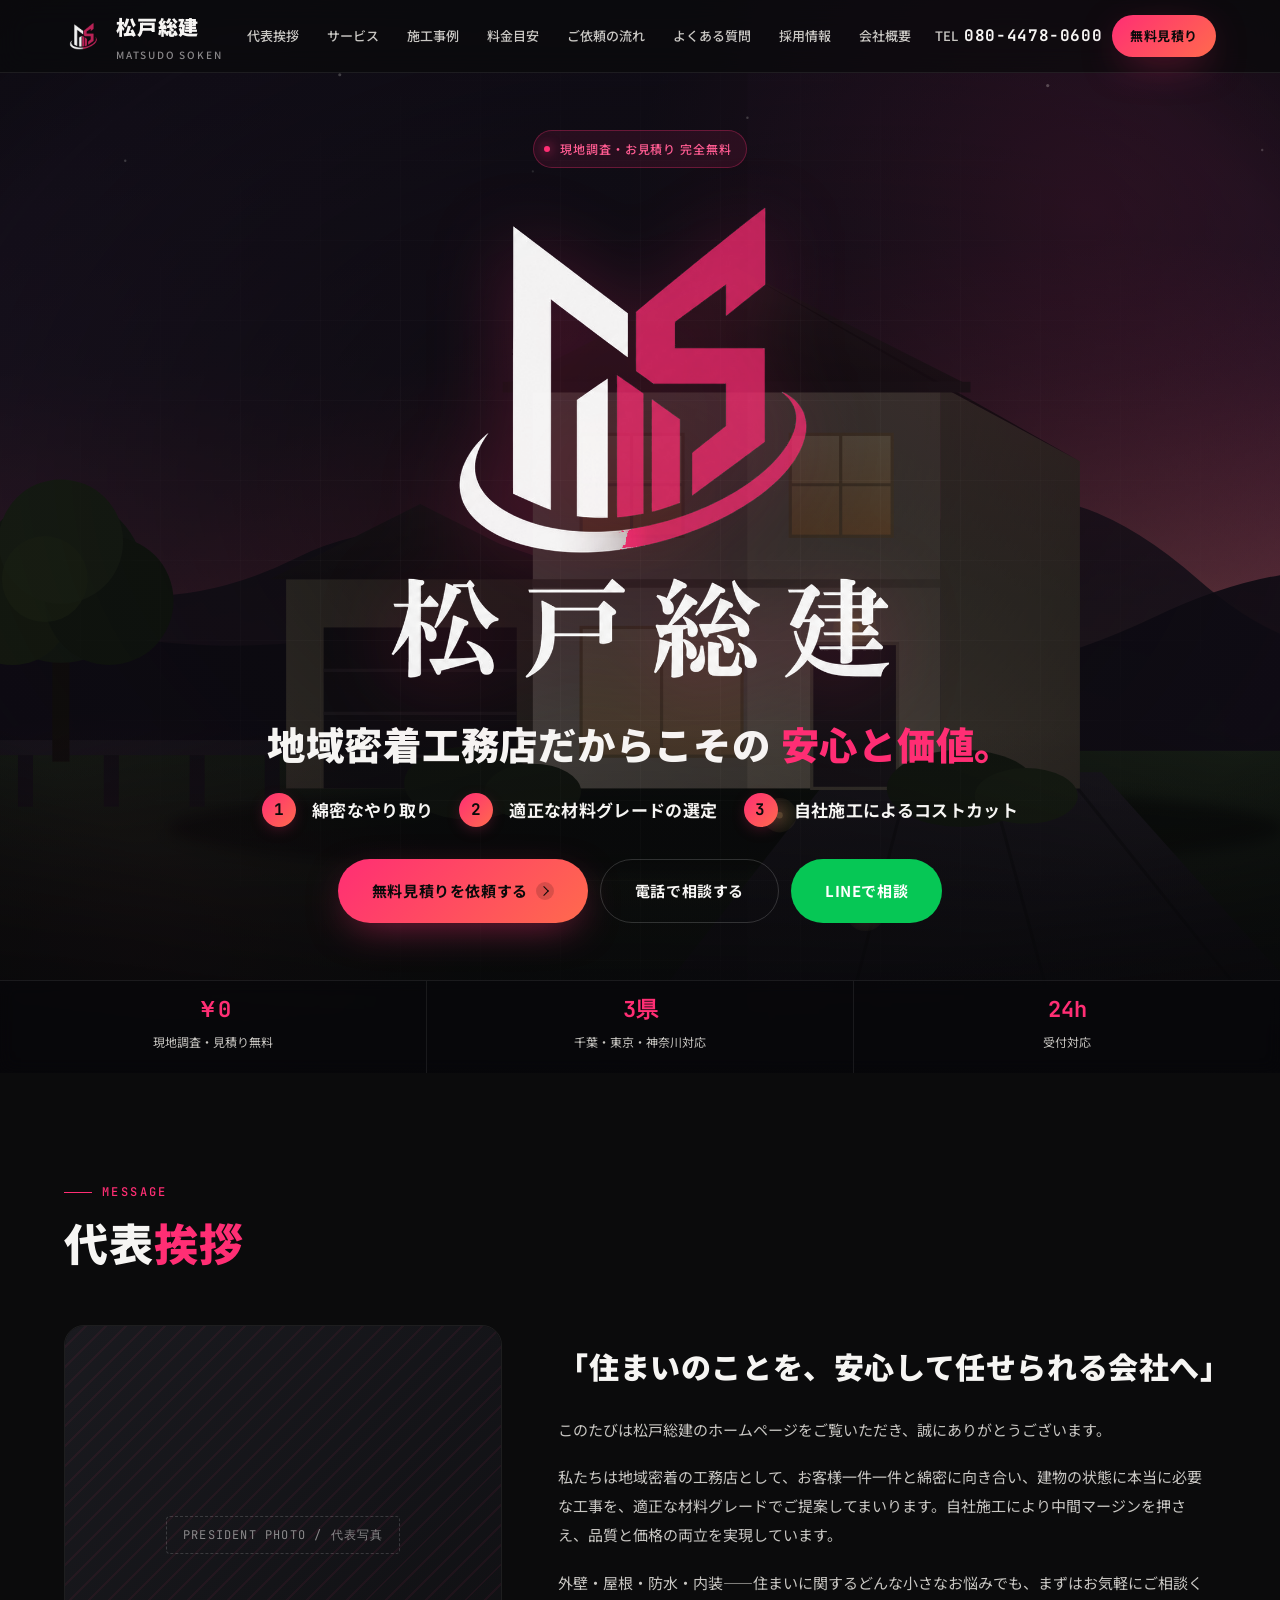
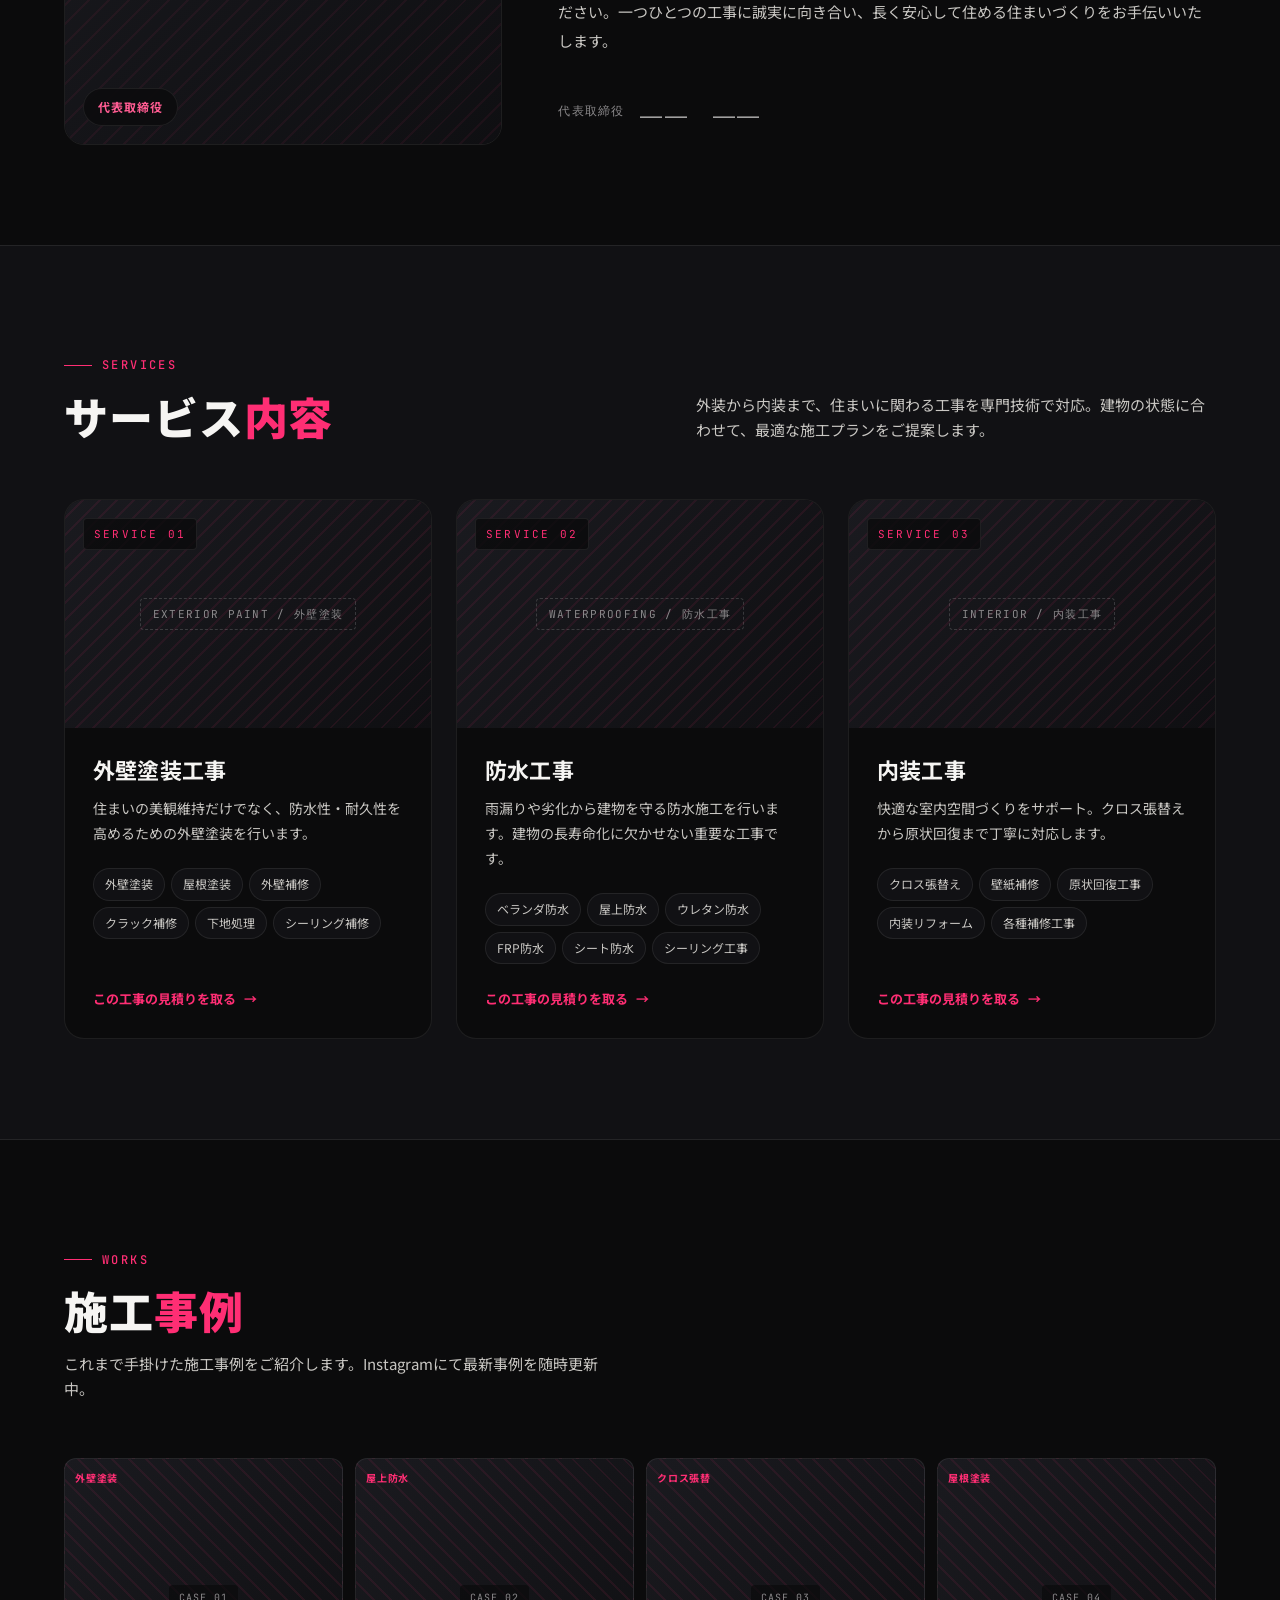
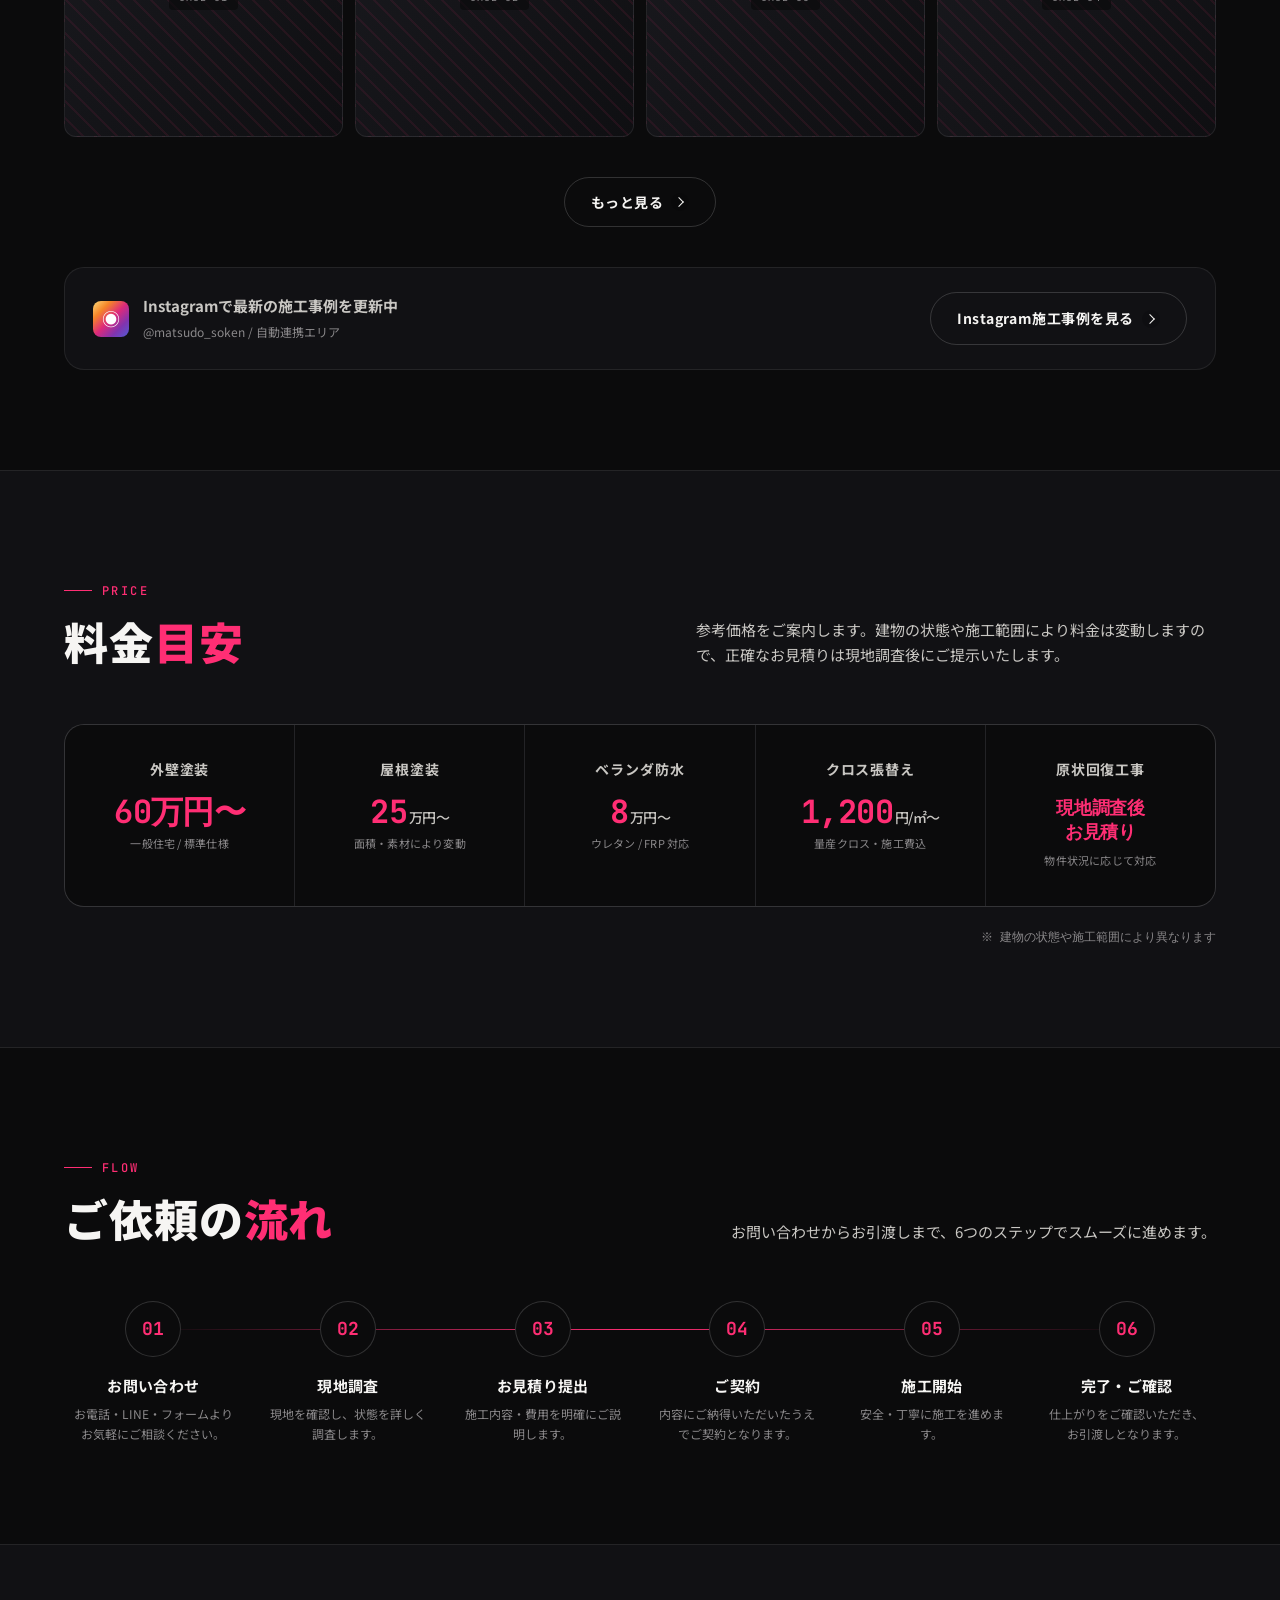
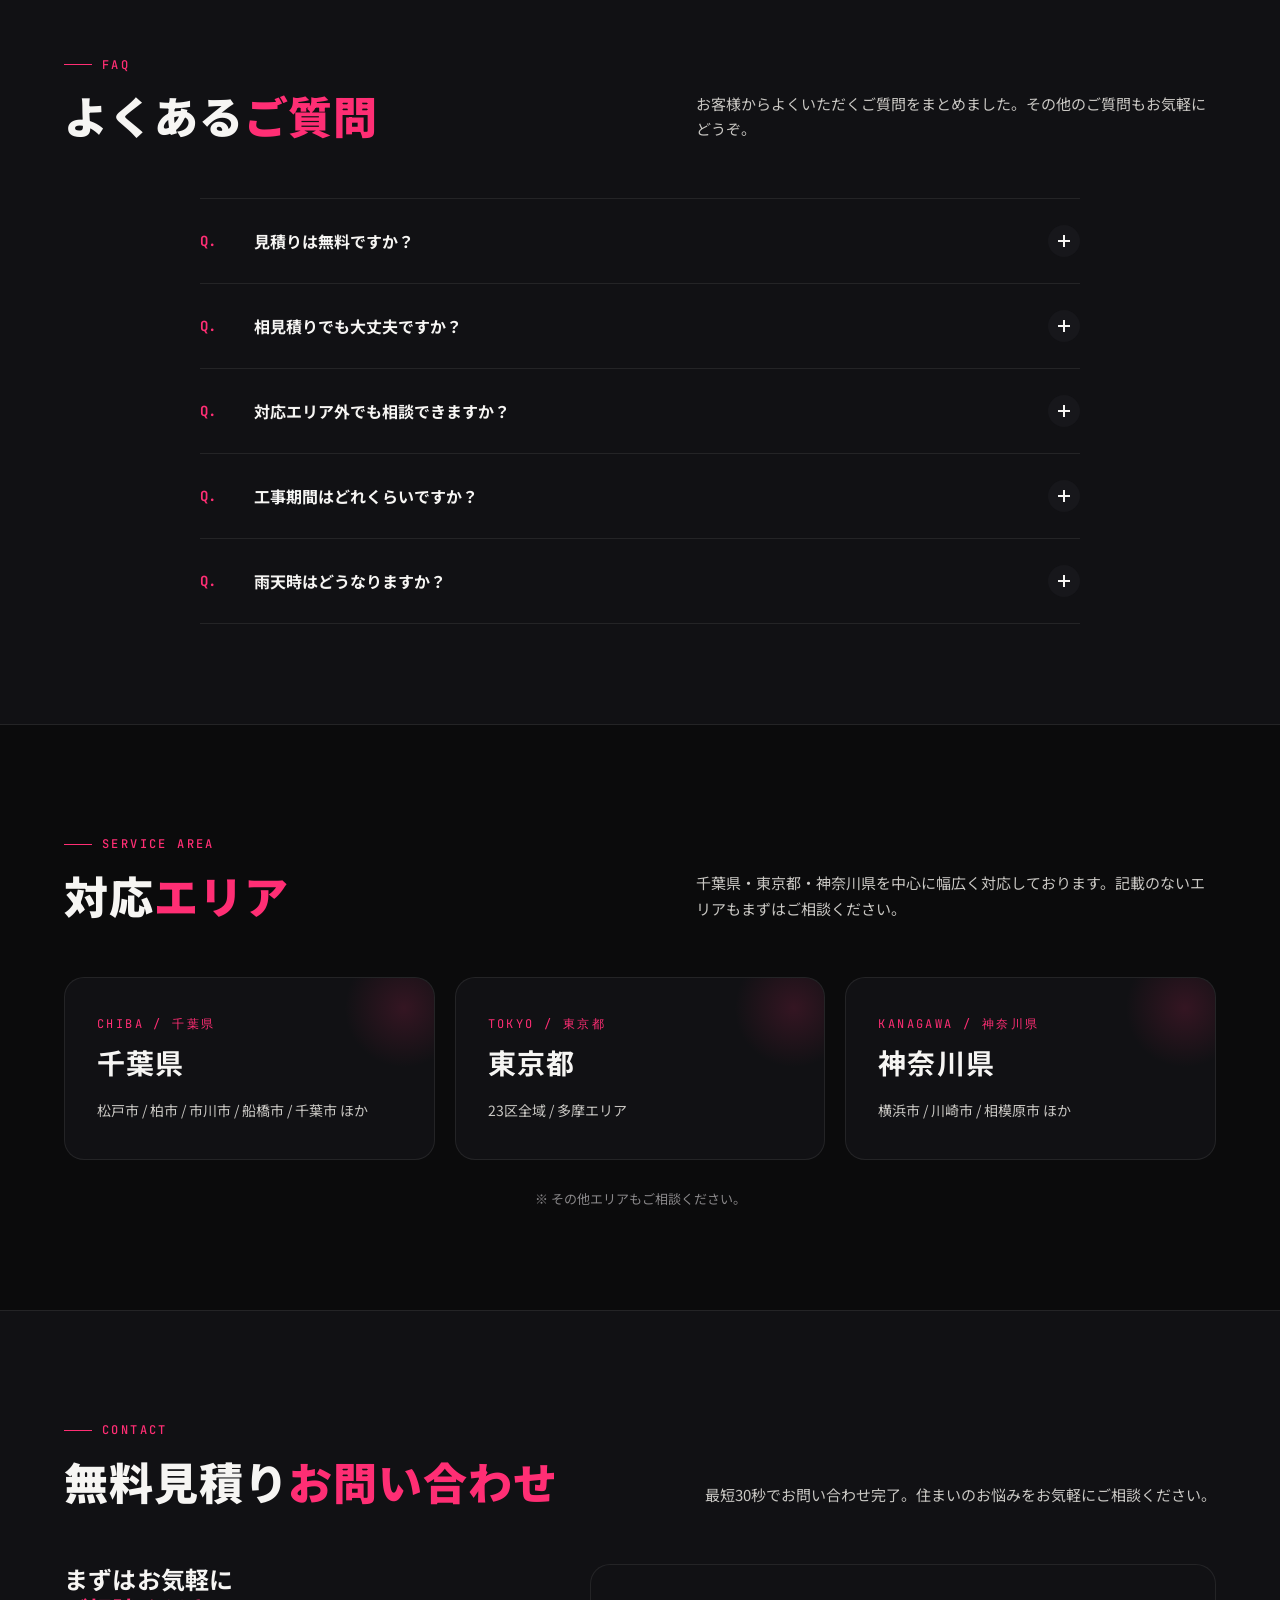
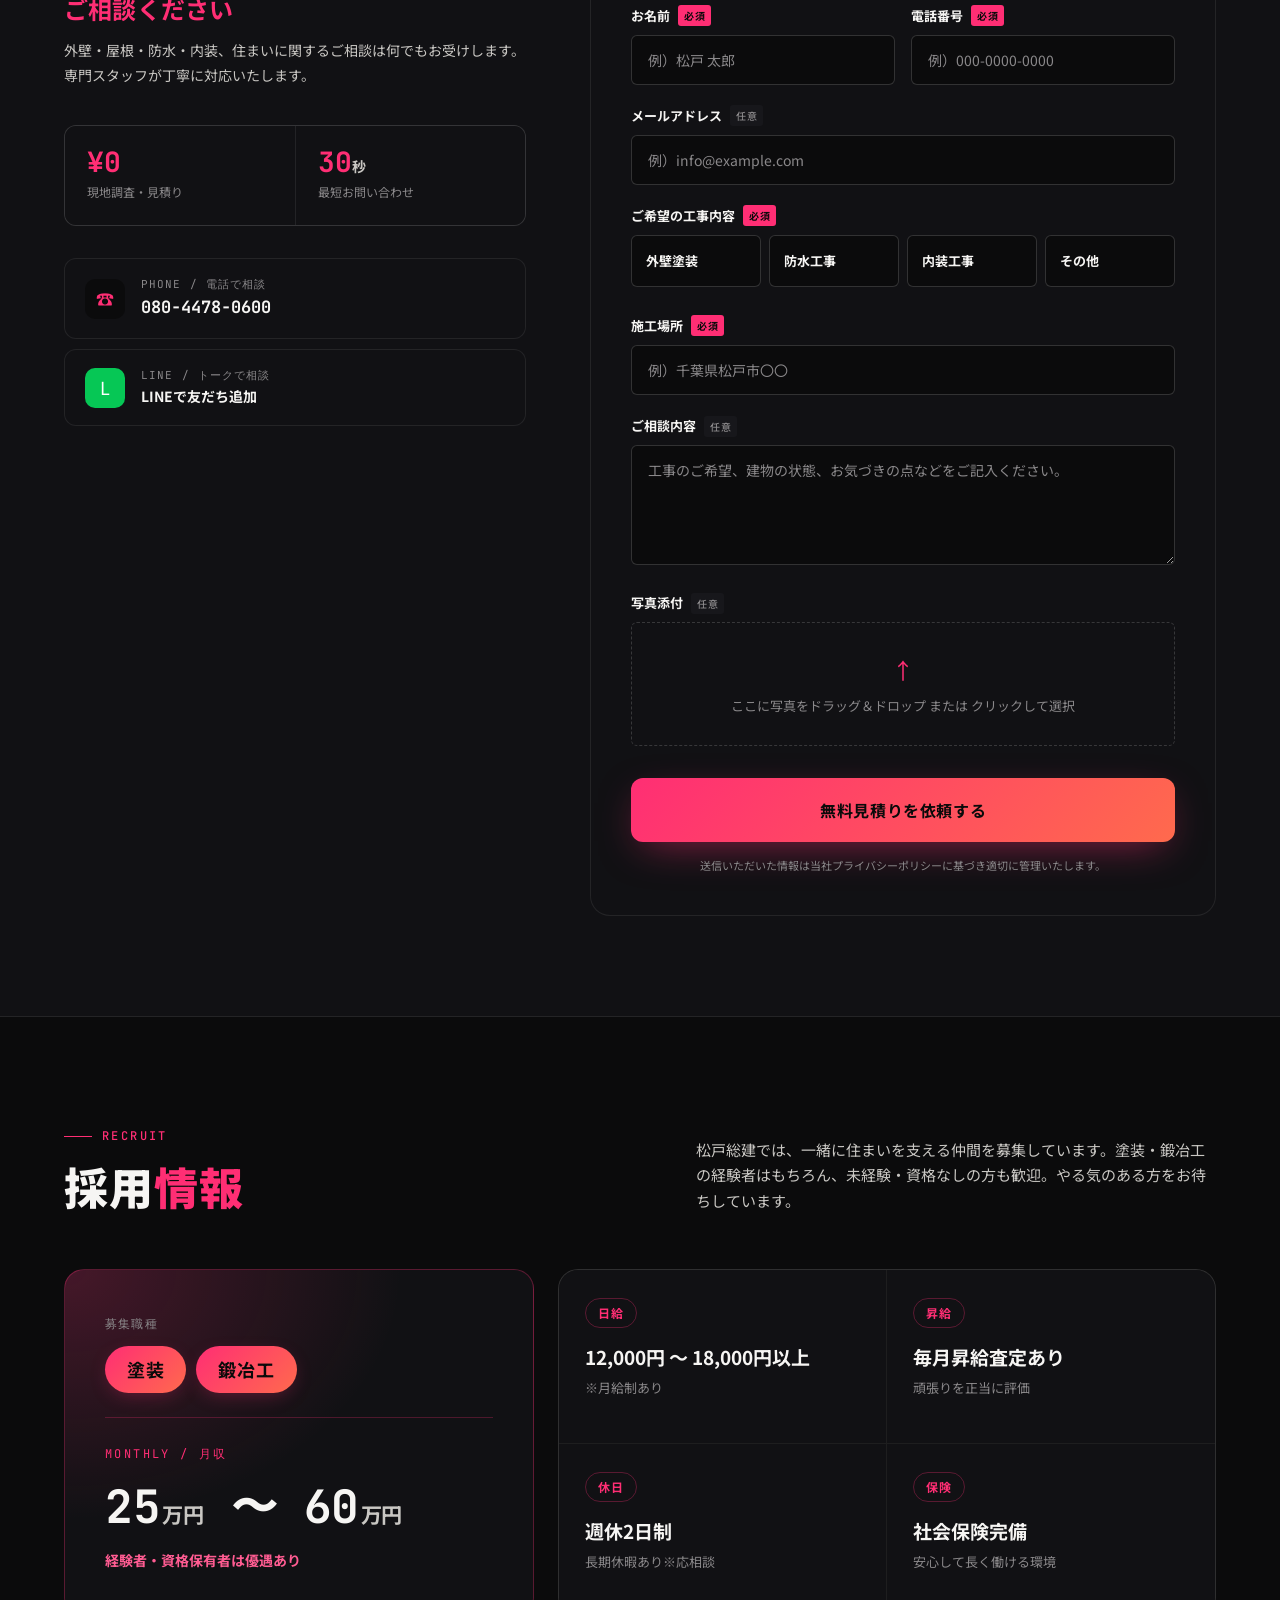
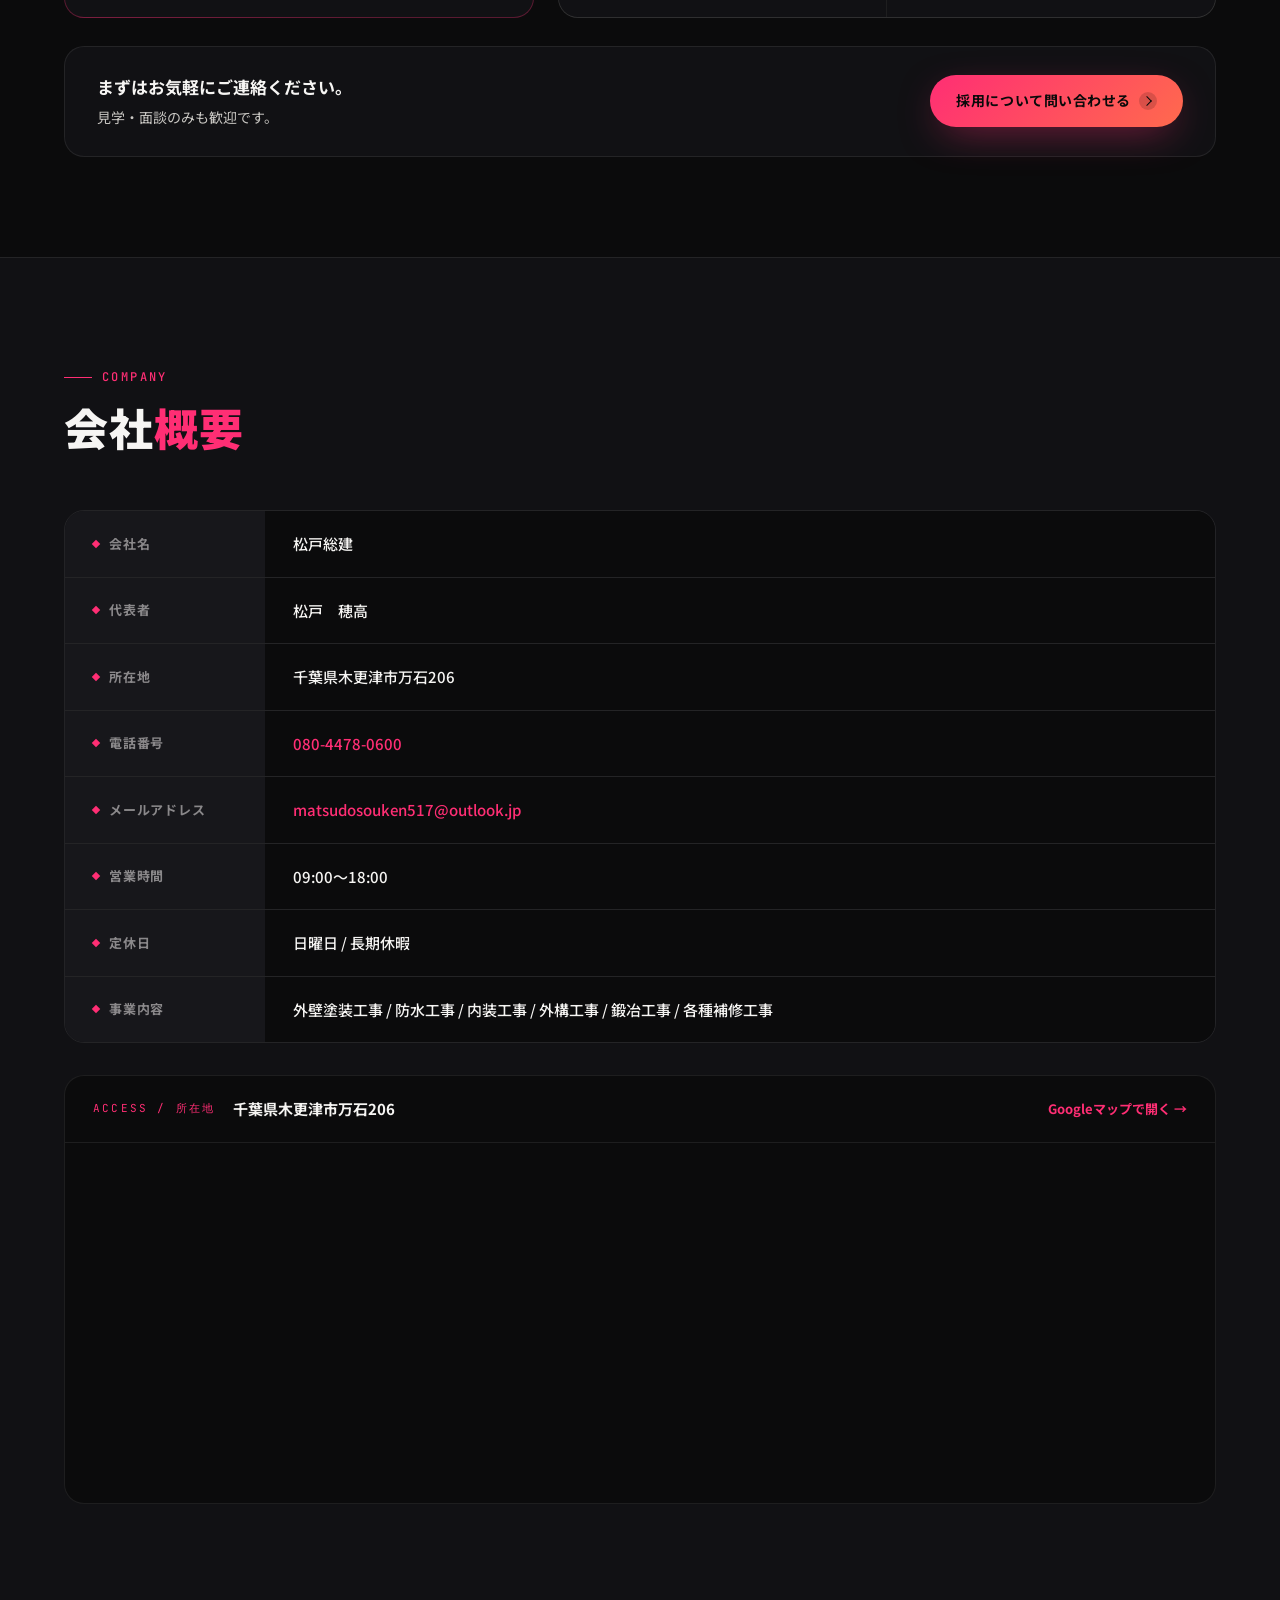
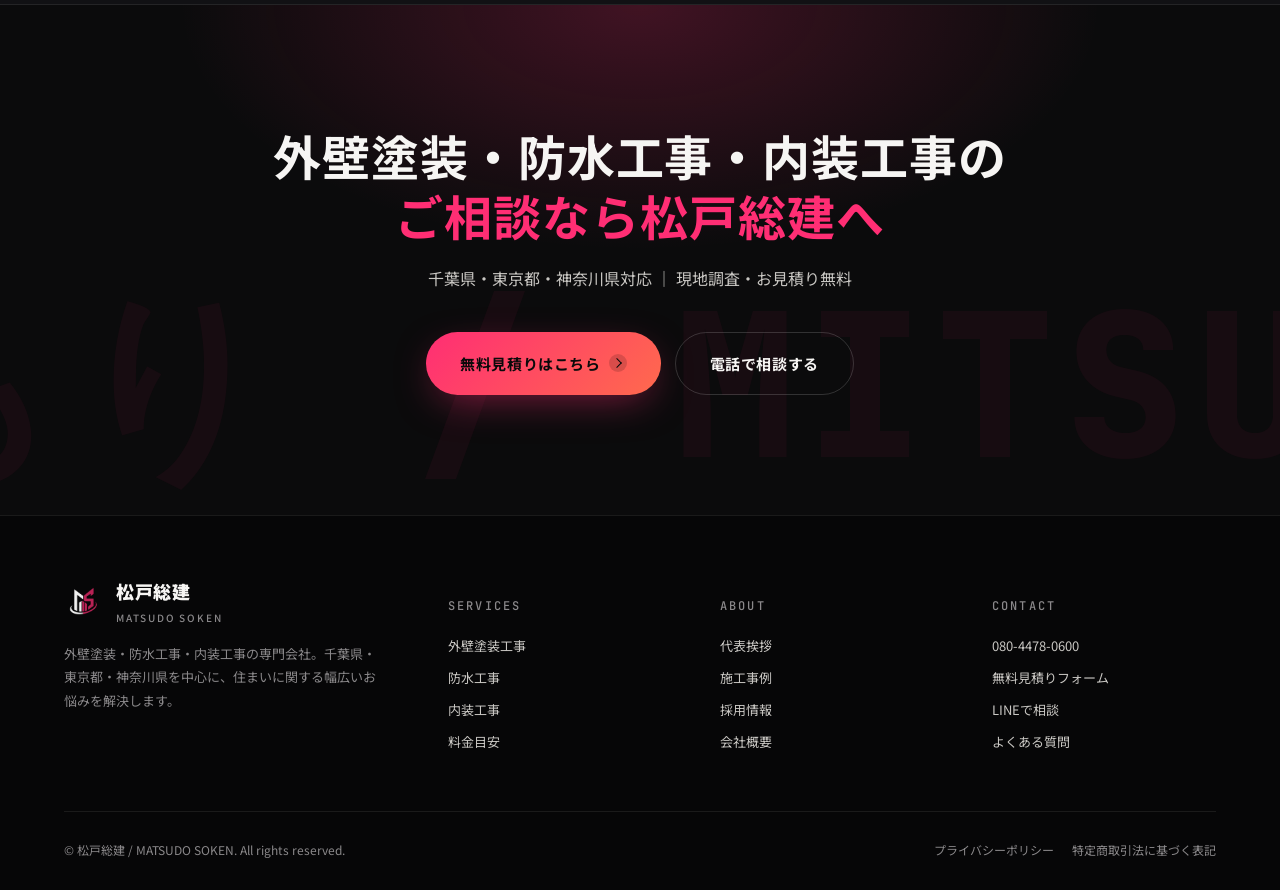
==== commit cb445360: "Implement updated design from Claude Design handoff - 代表挨拶セクション追加 - ファーストビュー: 中央寄せ + 実績バー（案C）、夕暮れ住宅ビ" ====
--- a/index.html
+++ b/index.html
@@ -25,17 +25,18 @@
       </span>
     </a>
     <nav class="nav" aria-label="メインナビゲーション">
-      <a href="#reasons">選ばれる理由</a>
+      <a href="#president">代表挨拶</a>
       <a href="#services">サービス</a>
       <a href="#works">施工事例</a>
       <a href="#pricing">料金目安</a>
       <a href="#flow">ご依頼の流れ</a>
       <a href="#faq">よくある質問</a>
+      <a href="#recruit">採用情報</a>
       <a href="#company">会社概要</a>
     </nav>
     <div class="header-cta">
       <span class="header-tel">
-        <span>TEL</span><strong>000-0000-0000</strong>
+        <span>TEL</span><strong>080-4478-0600</strong>
       </span>
       <a href="#contact" class="btn btn-pink btn-sm">無料見積り</a>
       <button class="hamburger" aria-label="メニュー" aria-expanded="false">
@@ -49,6 +50,9 @@
      HERO
      ============================================= -->
 <section class="hero" id="top">
+  <image-slot class="hero-bg" id="hero-exterior" shape="rect" fit="cover" src="assets/hero-house.svg"
+    placeholder="住宅の外構工事の写真をここにドラッグ&amp;ドロップ"></image-slot>
+  <div class="hero-overlay"></div>
   <div class="container hero-inner">
     <div class="hero-text">
       <div class="hero-tag">
@@ -57,84 +61,55 @@
       </div>
       <img class="hero-brand-logo" src="assets/logo-full.png" alt="松戸総建" />
       <p class="hero-headline">
-        外壁塗装・防水工事・内装工事なら<br />
-        <span class="pink">確かな技術</span>で、住まいに安心と価値を。
+        地域密着工務店だからこその
+        <span class="pink">安心と価値。</span>
       </p>
-      <p class="hero-sub">
-        外壁の劣化、雨漏り、防水の傷み、クロスの張替えなど、<br />
-        住まいに関するお悩みを幅広い施工でワンストップ対応。<br />
-        まずはお気軽にご相談ください。
-      </p>
-      <div class="hero-meta">
-        <span>千葉県対応</span>
-        <span>東京都対応</span>
-        <span>神奈川県対応</span>
-        <span>最短即日対応</span>
-      </div>
+      <ul class="hero-points">
+        <li><span class="hero-points-num">1</span>綿密なやり取り</li>
+        <li><span class="hero-points-num">2</span>適正な材料グレードの選定</li>
+        <li><span class="hero-points-num">3</span>自社施工によるコストカット</li>
+      </ul>
       <div class="hero-ctas">
         <a href="#contact" class="btn btn-pink btn-lg">無料見積りを依頼する <span class="arrow"></span></a>
-        <a href="tel:0000000000" class="btn btn-ghost btn-lg">電話で相談する</a>
+        <a href="tel:08044780600" class="btn btn-ghost btn-lg">電話で相談する</a>
         <a href="#contact" class="btn btn-line btn-lg">LINEで相談</a>
       </div>
     </div>
-    <div class="hero-visual">
-      <div class="ph"><span class="ph-label">SITE PHOTO / 施工現場</span></div>
-      <div class="hero-stat">
-        <div class="hero-stat-item"><span class="num">100%</span><span class="lbl">見積り無料</span></div>
-        <div class="hero-stat-item"><span class="num">3<small style="font-size:13px;color:var(--text-soft);">県</small></span><span class="lbl">対応エリア</span></div>
-        <div class="hero-stat-item"><span class="num">24h</span><span class="lbl">受付対応</span></div>
-      </div>
-    </div>
-  </div>
-  <div class="hero-scroll">SCROLL</div>
-</section>
-
-<!-- =============================================
-     REASONS
-     ============================================= -->
-<section id="reasons">
-  <div class="container">
-    <div class="section-head reveal">
-      <div>
-        <div class="section-eyebrow">Why Matsudo Soken</div>
-        <h2 class="section-title">選ばれる<em>4つ</em>の理由</h2>
-      </div>
-      <p class="section-lead">私たちが多くのお客様に選ばれてきた理由をご紹介します。建物のプロとして、誠実な仕事と分かりやすい説明をお約束します。</p>
-    </div>
-
-    <div class="reasons-grid reveal">
-      <div class="reason">
-        <div class="reason-num">01 / ONE-STOP</div>
-        <h3>幅広い施工をワンストップ対応</h3>
-        <p>外壁塗装、防水工事、クロス張替えなど、建物に関する幅広い施工を一括で対応。複数業者へ依頼する手間なく、スムーズに工事を進められます。</p>
-      </div>
-      <div class="reason">
-        <div class="reason-num">02 / TRANSPARENT</div>
-        <h3>丁寧な現地調査と明確なお見積り</h3>
-        <p>施工前にしっかりと現地調査を行い、建物の状態を正確に把握。必要な工事内容を分かりやすくご説明し、適正価格でお見積りをご提示します。</p>
-      </div>
-      <div class="reason">
-        <div class="reason-num">03 / QUALITY</div>
-        <h3>確かな技術による高品質施工</h3>
-        <p>経験と技術を活かし、見えない部分まで丁寧に施工。仕上がりの美しさだけでなく、耐久性にもこだわります。</p>
-      </div>
-      <div class="reason">
-        <div class="reason-num">04 / SPEED</div>
-        <h3>スピーディーな対応</h3>
-        <p>お問い合わせから現地調査、お見積り提出まで迅速に対応。急なトラブルやお急ぎのご相談にも柔軟に対応いたします。</p>
-      </div>
-    </div>
-
-    <div class="areas-strip reveal">
-      <div class="areas-strip-label">
-        <small>WIDE COVERAGE / 広域対応</small>
-        幅広いエリアに対応しております
-      </div>
-      <ul class="areas-strip-list">
-        <li>千葉県</li>
-        <li>東京都</li>
-        <li>神奈川県</li>
-      </ul>
+  </div>
+  <div class="hero-bar">
+    <div class="hero-bar-item"><span class="num">￥0</span><span class="t">現地調査・見積り無料</span></div>
+    <div class="hero-bar-item"><span class="num">3県</span><span class="t">千葉・東京・神奈川対応</span></div>
+    <div class="hero-bar-item"><span class="num">24h</span><span class="t">受付対応</span></div>
+  </div>
+</section>
+
+<!-- =============================================
+     PRESIDENT GREETING
+     ============================================= -->
+<section class="president" id="president">
+  <div class="container">
+    <div class="section-head reveal">
+      <div>
+        <div class="section-eyebrow">Message</div>
+        <h2 class="section-title">代表<em>挨拶</em></h2>
+      </div>
+    </div>
+
+    <div class="president-grid reveal">
+      <div class="president-photo">
+        <div class="ph"><span class="ph-label">PRESIDENT PHOTO / 代表写真</span></div>
+        <div class="president-badge">代表取締役</div>
+      </div>
+      <div class="president-body">
+        <p class="president-lead">「住まいのことを、安心して任せられる会社へ」</p>
+        <p class="president-text">このたびは松戸総建のホームページをご覧いただき、誠にありがとうございます。</p>
+        <p class="president-text">私たちは地域密着の工務店として、お客様一件一件と綿密に向き合い、建物の状態に本当に必要な工事を、適正な材料グレードでご提案してまいります。自社施工により中間マージンを押さえ、品質と価格の両立を実現しています。</p>
+        <p class="president-text">外壁・屋根・防水・内装——住まいに関するどんな小さなお悩みでも、まずはお気軽にご相談ください。一つひとつの工事に誠実に向き合い、長く安心して住める住まいづくりをお手伝いいたします。</p>
+        <div class="president-sign">
+          <span class="president-sign-label">代表取締役</span>
+          <span class="president-sign-name">＿＿　＿＿</span>
+        </div>
+      </div>
     </div>
   </div>
 </section>
@@ -233,10 +208,14 @@
       <div class="work"><span class="work-tag">屋上防水</span><span class="work-label">CASE 02</span></div>
       <div class="work"><span class="work-tag">クロス張替</span><span class="work-label">CASE 03</span></div>
       <div class="work"><span class="work-tag">屋根塗装</span><span class="work-label">CASE 04</span></div>
-      <div class="work"><span class="work-tag">ベランダ防水</span><span class="work-label">CASE 05</span></div>
-      <div class="work"><span class="work-tag">外壁補修</span><span class="work-label">CASE 06</span></div>
-      <div class="work"><span class="work-tag">原状回復</span><span class="work-label">CASE 07</span></div>
-      <div class="work"><span class="work-tag">シーリング</span><span class="work-label">CASE 08</span></div>
+      <div class="work is-hidden"><span class="work-tag">ベランダ防水</span><span class="work-label">CASE 05</span></div>
+      <div class="work is-hidden"><span class="work-tag">外壁補修</span><span class="work-label">CASE 06</span></div>
+      <div class="work is-hidden"><span class="work-tag">原状回復</span><span class="work-label">CASE 07</span></div>
+      <div class="work is-hidden"><span class="work-tag">シーリング</span><span class="work-label">CASE 08</span></div>
+    </div>
+
+    <div class="works-more reveal">
+      <button class="btn btn-ghost" id="works-more-btn">もっと見る <span class="arrow"></span></button>
     </div>
 
     <div class="works-cta reveal">
@@ -268,7 +247,7 @@
     <div class="pricing-grid reveal">
       <div class="price-item">
         <h4>外壁塗装</h4>
-        <div class="price-num">80<small>万円〜</small></div>
+        <div class="price-num">60万円〜</div>
         <div class="price-note">一般住宅 / 標準仕様</div>
       </div>
       <div class="price-item">
@@ -372,7 +351,8 @@
           <span class="faq-q-text">相見積りでも大丈夫ですか？</span>
           <span class="faq-icon"></span>
         </button>
-        <div class="faq-a"><div class="faq-a-inner">もちろん可能です。比較検討のうえご判断ください。当社では適正価格と分かりやすいご説明を心がけております。</div></div>
+        <div class="faq-a"><div class="faq-a-inner">もちろん可能です。比較検討のうえご判断ください。当社では適正価格と分かりやすいご説明を心がけております。
+内容確認だけでも宜しいので、是非お見積り取得ください。</div></div>
       </div>
       <div class="faq-item">
         <button class="faq-q">
@@ -466,11 +446,11 @@
         </div>
 
         <div class="contact-channels">
-          <a href="tel:0000000000" class="channel">
+          <a href="tel:08044780600" class="channel">
             <div class="channel-icon">☎</div>
             <div class="channel-meta">
               <div class="lbl">PHONE / 電話で相談</div>
-              <div class="val">000-0000-0000</div>
+              <div class="val">080-4478-0600</div>
             </div>
           </a>
           <a href="#" class="channel">
@@ -539,6 +519,66 @@
 </section>
 
 <!-- =============================================
+     RECRUIT
+     ============================================= -->
+<section class="recruit" id="recruit">
+  <div class="container">
+    <div class="section-head reveal">
+      <div>
+        <div class="section-eyebrow">Recruit</div>
+        <h2 class="section-title">採用<em>情報</em></h2>
+      </div>
+      <p class="section-lead">松戸総建では、一緒に住まいを支える仲間を募集しています。塗装・鍛冶工の経験者はもちろん、未経験・資格なしの方も歓迎。やる気のある方をお待ちしています。</p>
+    </div>
+
+    <div class="recruit-grid reveal">
+      <div class="recruit-highlight">
+        <div class="recruit-jobs">
+          <span class="recruit-jobs-label">募集職種</span>
+          <div class="recruit-jobs-tags">
+            <span class="recruit-job-tag">塗装</span>
+            <span class="recruit-job-tag">鍛冶工</span>
+          </div>
+        </div>
+        <div class="recruit-highlight-label">MONTHLY / 月収</div>
+        <div class="recruit-highlight-num">25<small>万円</small> 〜 60<small>万円</small></div>
+        <p class="recruit-highlight-note">経験者・資格保有者は優遇あり</p>
+      </div>
+      <ul class="recruit-points">
+        <li>
+          <div class="recruit-point-label">日給</div>
+          <div class="recruit-point-val">12,000円 〜 18,000円以上</div>
+          <div class="recruit-point-sub">※月給制あり</div>
+        </li>
+        <li>
+          <div class="recruit-point-label">昇給</div>
+          <div class="recruit-point-val">毎月昇給査定あり</div>
+          <div class="recruit-point-sub">頑張りを正当に評価</div>
+        </li>
+        <li>
+          <div class="recruit-point-label">休日</div>
+          <div class="recruit-point-val">週休2日制</div>
+          <div class="recruit-point-sub">長期休暇あり※応相談</div>
+        </li>
+        <li>
+          <div class="recruit-point-label">保険</div>
+          <div class="recruit-point-val">社会保険完備</div>
+          <div class="recruit-point-sub">安心して長く働ける環境</div>
+        </li>
+      </ul>
+    </div>
+
+    <div class="recruit-cta reveal">
+      <div class="recruit-cta-text">
+        <strong>まずはお気軽にご連絡ください。</strong>
+        見学・面談のみも歓迎です。
+      </div>
+      <a href="#contact" class="btn btn-pink">採用について問い合わせる <span class="arrow"></span></a>
+    </div>
+  </div>
+</section>
+
+<!-- =============================================
      COMPANY
      ============================================= -->
 <section class="company" id="company">
@@ -552,14 +592,28 @@
 
     <dl class="company-table reveal">
       <div class="company-row"><dt>会社名</dt><dd>松戸総建</dd></div>
-      <div class="company-row"><dt>代表者</dt><dd class="placeholder">＿＿＿＿＿＿＿＿</dd></div>
-      <div class="company-row"><dt>所在地</dt><dd class="placeholder">＿＿＿＿＿＿＿＿</dd></div>
-      <div class="company-row"><dt>電話番号</dt><dd class="placeholder">＿＿＿＿＿＿＿＿</dd></div>
-      <div class="company-row"><dt>メールアドレス</dt><dd class="placeholder">＿＿＿＿＿＿＿＿</dd></div>
-      <div class="company-row"><dt>営業時間</dt><dd class="placeholder">＿＿＿＿＿＿＿＿</dd></div>
-      <div class="company-row"><dt>定休日</dt><dd class="placeholder">＿＿＿＿＿＿＿＿</dd></div>
-      <div class="company-row"><dt>事業内容</dt><dd>外壁塗装工事 / 防水工事 / 内装工事 / 各種補修工事</dd></div>
+      <div class="company-row"><dt>代表者</dt><dd>松戸　穂高</dd></div>
+      <div class="company-row"><dt>所在地</dt><dd>千葉県木更津市万石206</dd></div>
+      <div class="company-row"><dt>電話番号</dt><dd><a href="tel:08044780600" style="color:var(--pink);">080-4478-0600</a></dd></div>
+      <div class="company-row"><dt>メールアドレス</dt><dd><a href="mailto:matsudosouken517@outlook.jp" style="color:var(--pink);">matsudosouken517@outlook.jp</a></dd></div>
+      <div class="company-row"><dt>営業時間</dt><dd>09:00〜18:00</dd></div>
+      <div class="company-row"><dt>定休日</dt><dd>日曜日 / 長期休暇</dd></div>
+      <div class="company-row"><dt>事業内容</dt><dd>外壁塗装工事 / 防水工事 / 内装工事 / 外構工事 / 鍛冶工事 / 各種補修工事</dd></div>
     </dl>
+
+    <div class="company-map reveal">
+      <div class="company-map-head">
+        <span class="company-map-eyebrow">ACCESS / 所在地</span>
+        <span class="company-map-addr">千葉県木更津市万石206</span>
+        <a class="company-map-link" href="https://www.google.com/maps/search/?api=1&query=%E5%8D%83%E8%91%89%E7%9C%8C%E6%9C%A8%E6%9B%B4%E6%B4%A5%E5%B8%82%E4%B8%87%E7%9F%B3206" target="_blank" rel="noopener">Googleマップで開く →</a>
+      </div>
+      <div class="company-map-frame">
+        <iframe
+          src="https://maps.google.com/maps?q=%E5%8D%83%E8%91%89%E7%9C%8C%E6%9C%A8%E6%9B%B4%E6%B4%A5%E5%B8%82%E4%B8%87%E7%9F%B3206&z=16&output=embed"
+          width="100%" height="100%" style="border:0;" allowfullscreen="" loading="lazy"
+          referrerpolicy="no-referrer-when-downgrade" title="松戸総建 所在地"></iframe>
+      </div>
+    </div>
   </div>
 </section>
 
@@ -572,7 +626,7 @@
     <p class="reveal">千葉県・東京都・神奈川県対応 ｜ 現地調査・お見積り無料</p>
     <div class="cta-row reveal">
       <a href="#contact" class="btn btn-pink btn-lg">無料見積りはこちら <span class="arrow"></span></a>
-      <a href="tel:0000000000" class="btn btn-ghost btn-lg">電話で相談する</a>
+      <a href="tel:08044780600" class="btn btn-ghost btn-lg">電話で相談する</a>
     </div>
   </div>
 </section>
@@ -602,16 +656,16 @@
       <div>
         <h5>About</h5>
         <ul class="footer-list">
-          <li><a href="#reasons">選ばれる理由</a></li>
+          <li><a href="#president">代表挨拶</a></li>
           <li><a href="#works">施工事例</a></li>
-          <li><a href="#flow">ご依頼の流れ</a></li>
+          <li><a href="#recruit">採用情報</a></li>
           <li><a href="#company">会社概要</a></li>
         </ul>
       </div>
       <div>
         <h5>Contact</h5>
         <ul class="footer-list">
-          <li><a href="tel:0000000000">000-0000-0000</a></li>
+          <li><a href="tel:08044780600">080-4478-0600</a></li>
           <li><a href="#contact">無料見積りフォーム</a></li>
           <li><a href="#contact">LINEで相談</a></li>
           <li><a href="#faq">よくある質問</a></li>
@@ -629,11 +683,12 @@
      STICKY MOBILE CTA
      ============================================= -->
 <div class="mobile-cta">
-  <a href="tel:0000000000" class="btn btn-ghost">電話</a>
+  <a href="tel:08044780600" class="btn btn-ghost">電話</a>
   <a href="#contact" class="btn btn-line">LINE</a>
   <a href="#contact" class="btn btn-pink">無料見積り</a>
 </div>
 
+<script src="assets/image-slot.js"></script>
 <script src="script.js"></script>
 </body>
 </html>
--- a/styles.css
+++ b/styles.css
@@ -259,7 +259,7 @@
    Hero
    ============================================================ */
 .hero {
-  padding: 140px 0 100px;
+  padding: 130px 0 150px;
   position: relative;
   overflow: hidden;
   min-height: 100vh;
@@ -274,6 +274,7 @@
     radial-gradient(60% 60% at 85% 20%, rgba(255, 46, 116, 0.22), transparent 60%),
     radial-gradient(45% 40% at 10% 90%, rgba(255, 46, 116, 0.12), transparent 60%);
   pointer-events: none;
+  z-index: 1;
 }
 .hero::after {
   content: "";
@@ -285,15 +286,57 @@
   background-size: 80px 80px;
   mask-image: radial-gradient(ellipse at center, black 30%, transparent 75%);
   pointer-events: none;
+  z-index: 1;
+}
+/* Full-bleed exterior-construction photo behind hero content */
+.hero-bg {
+  position: absolute;
+  inset: 0;
+  width: 100%;
+  height: 100%;
+  display: block;
+  z-index: 0;
+}
+.hero-bg::part(empty) {
+  background:
+    repeating-linear-gradient(135deg,
+      rgba(255, 46, 116, 0.06) 0,
+      rgba(255, 46, 116, 0.06) 2px,
+      transparent 2px,
+      transparent 16px),
+    linear-gradient(135deg, #16161a 0%, #0d0d10 100%);
+}
+.hero-overlay {
+  position: absolute;
+  inset: 0;
+  z-index: 1;
+  pointer-events: none;
+  background:
+    linear-gradient(90deg, rgba(8,8,10,0.92) 0%, rgba(8,8,10,0.78) 45%, rgba(8,8,10,0.45) 100%),
+    linear-gradient(0deg, rgba(8,8,10,0.85) 0%, transparent 40%);
+}
+.hero-overlay {
+  position: absolute;
+  inset: 0;
+  z-index: 1;
+  pointer-events: none;
+  background:
+    radial-gradient(82% 72% at 50% 44%, rgba(8,8,10,0.82), rgba(8,8,10,0.5) 68%, rgba(8,8,10,0.82)),
+    linear-gradient(0deg, rgba(8,8,10,0.95) 0%, transparent 32%);
 }
 .hero-inner {
   position: relative;
   z-index: 2;
-  display: grid;
-  grid-template-columns: 1fr 0.85fr;
-  gap: 64px;
-  align-items: center;
+  display: flex;
+  justify-content: center;
   width: 100%;
+}
+.hero-text {
+  max-width: 900px;
+  display: flex;
+  flex-direction: column;
+  align-items: center;
+  text-align: center;
 }
 .hero-tag {
   display: inline-flex;
@@ -322,10 +365,10 @@
 }
 .hero-brand-logo {
   display: block;
-  width: clamp(220px, 32vw, 380px);
+  width: clamp(280px, 42vw, 520px);
   height: auto;
-  margin: 0 0 28px -8px;
-  filter: drop-shadow(0 12px 40px rgba(255, 46, 116, 0.25));
+  margin: 0 0 28px 0;
+  filter: drop-shadow(0 12px 40px rgba(255, 46, 116, 0.3));
 }
 .hero-brand-name {
   font-size: clamp(48px, 8vw, 96px);
@@ -339,11 +382,11 @@
   color: transparent;
 }
 .hero-headline {
-  font-size: clamp(22px, 2.6vw, 32px);
-  font-weight: 700;
+  font-size: clamp(24px, 3vw, 40px);
+  font-weight: 900;
   letter-spacing: 0.02em;
-  line-height: 1.45;
-  margin-bottom: 18px;
+  line-height: 1.4;
+  margin-bottom: 22px;
 }
 .hero-headline .pink { color: var(--pink); }
 .hero-sub {
@@ -374,7 +417,70 @@
 .hero-ctas {
   display: flex;
   flex-wrap: wrap;
+  justify-content: center;
   gap: 12px;
+}
+/* Hero bottom stat bar (option C) */
+.hero-bar {
+  position: absolute;
+  left: 0; right: 0; bottom: 0;
+  z-index: 2;
+  display: flex;
+  border-top: 1px solid var(--border);
+  background: rgba(8,8,10,0.6);
+  backdrop-filter: blur(8px);
+  -webkit-backdrop-filter: blur(8px);
+}
+.hero-bar-item {
+  flex: 1;
+  padding: 18px 16px;
+  text-align: center;
+  border-right: 1px solid var(--border);
+}
+.hero-bar-item:last-child { border-right: none; }
+.hero-bar-item .num {
+  display: block;
+  font-family: var(--font-mono);
+  font-size: 22px;
+  font-weight: 700;
+  color: var(--pink);
+  line-height: 1;
+  margin-bottom: 6px;
+}
+.hero-bar-item .t {
+  font-size: 12px;
+  color: var(--text-soft);
+}
+
+/* Hero points (1-2-3 list) */
+.hero-points {
+  display: flex;
+  flex-direction: row;
+  flex-wrap: wrap;
+  justify-content: center;
+  gap: 12px 26px;
+  margin-bottom: 32px;
+}
+.hero-points li {
+  display: flex;
+  align-items: center;
+  gap: 16px;
+  font-size: 17px;
+  font-weight: 700;
+  letter-spacing: 0.02em;
+}
+.hero-points-num {
+  flex-shrink: 0;
+  width: 34px; height: 34px;
+  border-radius: 50%;
+  background: var(--grad-pink);
+  color: #0a0a0a;
+  display: grid;
+  place-items: center;
+  font-family: var(--font-mono);
+  font-size: 16px;
+  font-weight: 700;
+  box-shadow: 0 4px 16px -4px var(--pink-glow);
 }
 .hero-visual {
   position: relative;
@@ -554,6 +660,236 @@
   width: 8px; height: 8px;
   background: var(--pink);
   transform: rotate(45deg);
+}
+
+/* ============================================================
+   President greeting
+   ============================================================ */
+.president-grid {
+  display: grid;
+  grid-template-columns: 0.8fr 1.2fr;
+  gap: 56px;
+  align-items: stretch;
+}
+.president-photo {
+  position: relative;
+  border-radius: var(--radius-lg);
+  overflow: hidden;
+  border: 1px solid var(--border);
+  min-height: 420px;
+}
+.president-photo .ph {
+  position: absolute;
+  inset: 0;
+  background:
+    repeating-linear-gradient(135deg,
+      rgba(255, 46, 116, 0.06) 0,
+      rgba(255, 46, 116, 0.06) 2px,
+      transparent 2px,
+      transparent 14px),
+    linear-gradient(135deg, #1a1a1f 0%, #0f0f12 100%);
+  display: grid;
+  place-items: center;
+}
+.president-photo .ph-label {
+  font-family: var(--font-mono);
+  font-size: 12px;
+  color: var(--text-muted);
+  letter-spacing: 0.1em;
+  padding: 8px 16px;
+  border: 1px dashed var(--border-strong);
+  border-radius: 4px;
+}
+.president-badge {
+  position: absolute;
+  bottom: 18px; left: 18px;
+  z-index: 2;
+  font-size: 12px;
+  font-weight: 700;
+  letter-spacing: 0.08em;
+  padding: 8px 14px;
+  background: rgba(11,11,12,0.78);
+  backdrop-filter: blur(8px);
+  border: 1px solid var(--border);
+  border-radius: 999px;
+  color: var(--pink-2);
+}
+.president-body {
+  display: flex;
+  flex-direction: column;
+  justify-content: center;
+}
+.president-lead {
+  font-size: clamp(22px, 2.6vw, 30px);
+  font-weight: 900;
+  letter-spacing: 0.02em;
+  line-height: 1.45;
+  margin-bottom: 26px;
+}
+.president-text {
+  font-size: 15px;
+  color: var(--text-soft);
+  line-height: 1.95;
+  margin-bottom: 18px;
+}
+.president-sign {
+  margin-top: 14px;
+  display: flex;
+  align-items: baseline;
+  gap: 16px;
+}
+.president-sign-label {
+  font-size: 12px;
+  color: var(--text-muted);
+  font-family: var(--font-mono);
+  letter-spacing: 0.1em;
+}
+.president-sign-name {
+  font-size: 22px;
+  font-weight: 700;
+  letter-spacing: 0.1em;
+}
+
+/* Works "もっと見る" */
+.work.is-hidden { display: none; }
+.works-more {
+  display: flex;
+  justify-content: center;
+  margin-bottom: 40px;
+}
+
+/* ============================================================
+   Recruit
+   ============================================================ */
+.recruit-grid {
+  display: grid;
+  grid-template-columns: 1fr 1.4fr;
+  gap: 24px;
+}
+.recruit-highlight {
+  padding: 44px 40px;
+  border-radius: var(--radius-lg);
+  background:
+    radial-gradient(120% 120% at 0% 0%, rgba(255, 46, 116, 0.22), transparent 60%),
+    var(--bg-2);
+  border: 1px solid rgba(255, 46, 116, 0.3);
+  display: flex;
+  flex-direction: column;
+  justify-content: center;
+}
+.recruit-jobs {
+  margin-bottom: 26px;
+  padding-bottom: 24px;
+  border-bottom: 1px solid rgba(255, 46, 116, 0.25);
+}
+.recruit-jobs-label {
+  display: block;
+  font-size: 12px;
+  font-family: var(--font-mono);
+  letter-spacing: 0.1em;
+  color: var(--text-muted);
+  margin-bottom: 12px;
+}
+.recruit-jobs-tags {
+  display: flex;
+  flex-wrap: wrap;
+  gap: 10px;
+}
+.recruit-job-tag {
+  font-size: 18px;
+  font-weight: 700;
+  letter-spacing: 0.04em;
+  padding: 8px 22px;
+  border-radius: 999px;
+  background: var(--grad-pink);
+  color: #0a0a0a;
+  box-shadow: 0 6px 20px -6px var(--pink-glow);
+}
+.recruit-highlight-label {
+  font-family: var(--font-mono);
+  font-size: 12px;
+  letter-spacing: 0.2em;
+  color: var(--pink);
+  margin-bottom: 18px;
+}
+.recruit-highlight-num {
+  font-family: var(--font-mono);
+  font-size: clamp(30px, 4.4vw, 46px);
+  font-weight: 700;
+  line-height: 1.1;
+  letter-spacing: -0.01em;
+  color: var(--text);
+}
+.recruit-highlight-num small {
+  font-size: 0.46em;
+  font-family: var(--font-jp);
+  font-weight: 700;
+  color: var(--text-soft);
+  margin-left: 2px;
+}
+.recruit-highlight-note {
+  margin-top: 16px;
+  font-size: 14px;
+  color: var(--pink-2);
+  font-weight: 700;
+}
+.recruit-points {
+  display: grid;
+  grid-template-columns: 1fr 1fr;
+  gap: 1px;
+  background: var(--border);
+  border: 1px solid var(--border);
+  border-radius: var(--radius-lg);
+  overflow: hidden;
+}
+.recruit-points li {
+  background: var(--bg-2);
+  padding: 28px 26px;
+  transition: background 0.3s;
+}
+.recruit-points li:hover { background: var(--bg-3); }
+.recruit-point-label {
+  display: inline-block;
+  font-size: 12px;
+  font-weight: 700;
+  letter-spacing: 0.08em;
+  color: var(--pink);
+  padding: 4px 12px;
+  border: 1px solid rgba(255, 46, 116, 0.3);
+  border-radius: 999px;
+  margin-bottom: 16px;
+}
+.recruit-point-val {
+  font-size: 19px;
+  font-weight: 700;
+  line-height: 1.4;
+  margin-bottom: 6px;
+}
+.recruit-point-sub {
+  font-size: 13px;
+  color: var(--text-muted);
+}
+.recruit-cta {
+  margin-top: 28px;
+  padding: 26px 32px;
+  background: var(--bg-2);
+  border: 1px solid var(--border);
+  border-radius: var(--radius-lg);
+  display: flex;
+  align-items: center;
+  justify-content: space-between;
+  gap: 20px;
+  flex-wrap: wrap;
+}
+.recruit-cta-text {
+  font-size: 14px;
+  color: var(--text-soft);
+}
+.recruit-cta-text strong {
+  display: block;
+  font-size: 17px;
+  color: var(--text);
+  margin-bottom: 4px;
 }
 
 /* ============================================================
@@ -1221,6 +1557,50 @@
   font-family: var(--font-mono);
   font-size: 13px;
 }
+.company-map {
+  margin-top: 32px;
+  border: 1px solid var(--border);
+  border-radius: var(--radius-lg);
+  overflow: hidden;
+  background: var(--bg);
+}
+.company-map-head {
+  display: flex;
+  align-items: center;
+  gap: 18px;
+  padding: 20px 28px;
+  border-bottom: 1px solid var(--border);
+  flex-wrap: wrap;
+}
+.company-map-eyebrow {
+  font-family: var(--font-mono);
+  font-size: 11px;
+  letter-spacing: 0.2em;
+  color: var(--pink);
+}
+.company-map-addr {
+  font-size: 15px;
+  font-weight: 700;
+}
+.company-map-link {
+  margin-left: auto;
+  font-size: 13px;
+  font-weight: 700;
+  color: var(--pink);
+  transition: opacity 0.2s;
+}
+.company-map-link:hover { opacity: 0.7; }
+.company-map-frame {
+  position: relative;
+  width: 100%;
+  height: 360px;
+}
+.company-map-frame iframe {
+  display: block;
+  width: 100%;
+  height: 100%;
+  filter: grayscale(0.4) invert(0.9) hue-rotate(180deg) contrast(0.9);
+}
 
 /* ============================================================
    Footer CTA
@@ -1346,9 +1726,11 @@
    Responsive
    ============================================================ */
 @media (max-width: 1024px) {
-  .hero-inner { grid-template-columns: 1fr; gap: 40px; }
-  .hero-visual { max-width: 520px; aspect-ratio: 16/10; }
+  .hero-inner { gap: 40px; }
   .services-grid { grid-template-columns: 1fr 1fr; }
+  .president-grid { grid-template-columns: 1fr; gap: 32px; }
+  .president-photo { min-height: 340px; }
+  .recruit-grid { grid-template-columns: 1fr; }
   .pricing-grid { grid-template-columns: repeat(3, 1fr); }
   .flow-grid { grid-template-columns: repeat(3, 1fr); gap: 30px 16px; }
   .flow-grid::before { display: none; }
@@ -1379,9 +1761,25 @@
 @media (max-width: 768px) {
   section { padding: 72px 0; }
   .header-cta .btn-pink { display: none; }
-  .hero { padding: 120px 0 100px; min-height: auto; }
+  .hero { padding: 110px 0 140px; min-height: auto; }
+  .hero-text {
+    max-width: none;
+    text-align: center;
+    display: flex;
+    flex-direction: column;
+    align-items: center;
+  }
+  .hero-brand-logo { margin: 0 0 24px 0; width: clamp(240px, 64vw, 360px); }
+  .hero-points { align-items: center; }
+  .hero-meta { justify-content: center; }
+  .hero-ctas { justify-content: center; }
+  .hero-bar-item { padding: 12px 8px; }
+  .hero-bar-item .num { font-size: 17px; }
+  .hero-bar-item .t { font-size: 10px; line-height: 1.3; }
   .reasons-grid { grid-template-columns: 1fr; }
   .services-grid { grid-template-columns: 1fr; }
+  .recruit-points { grid-template-columns: 1fr; }
+  .president-photo { min-height: 280px; }
   .pricing-grid { grid-template-columns: 1fr 1fr; }
   .flow-grid { grid-template-columns: 1fr 1fr; }
   .areas-grid { grid-template-columns: 1fr; }
